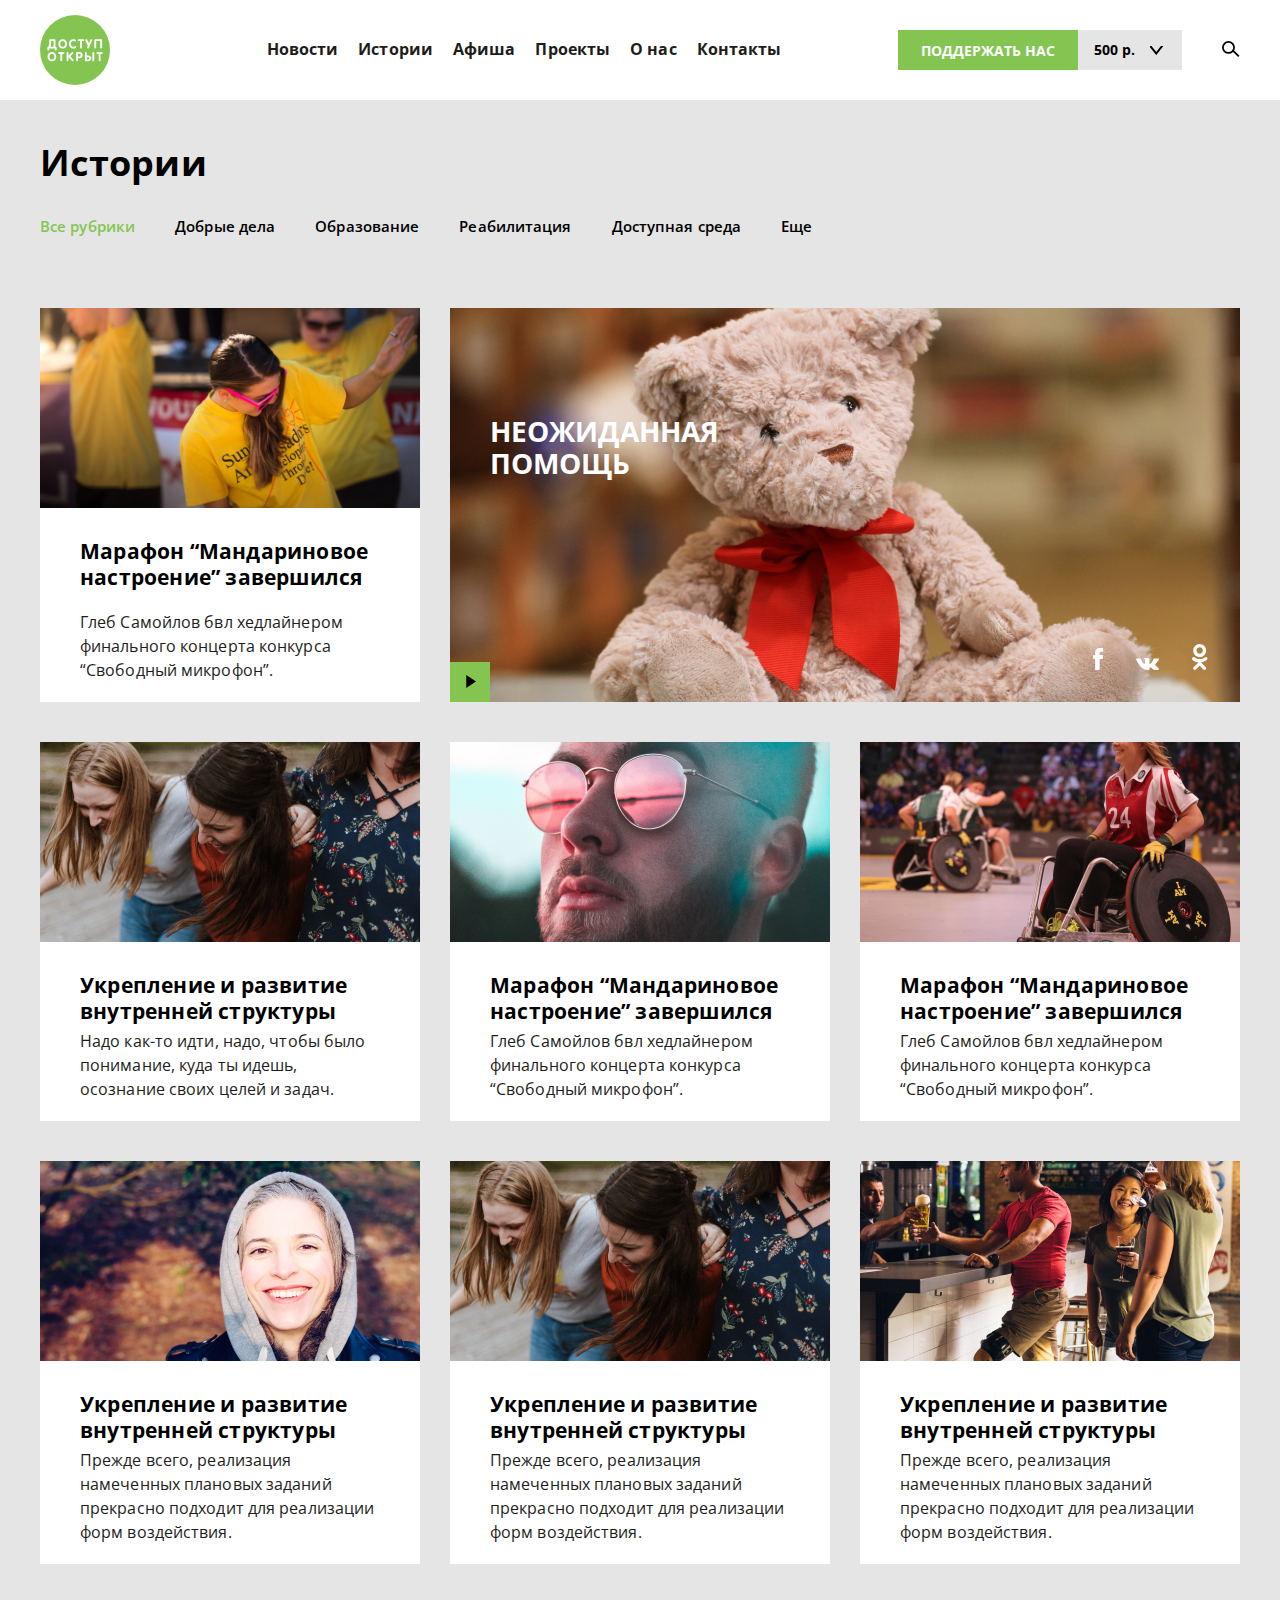
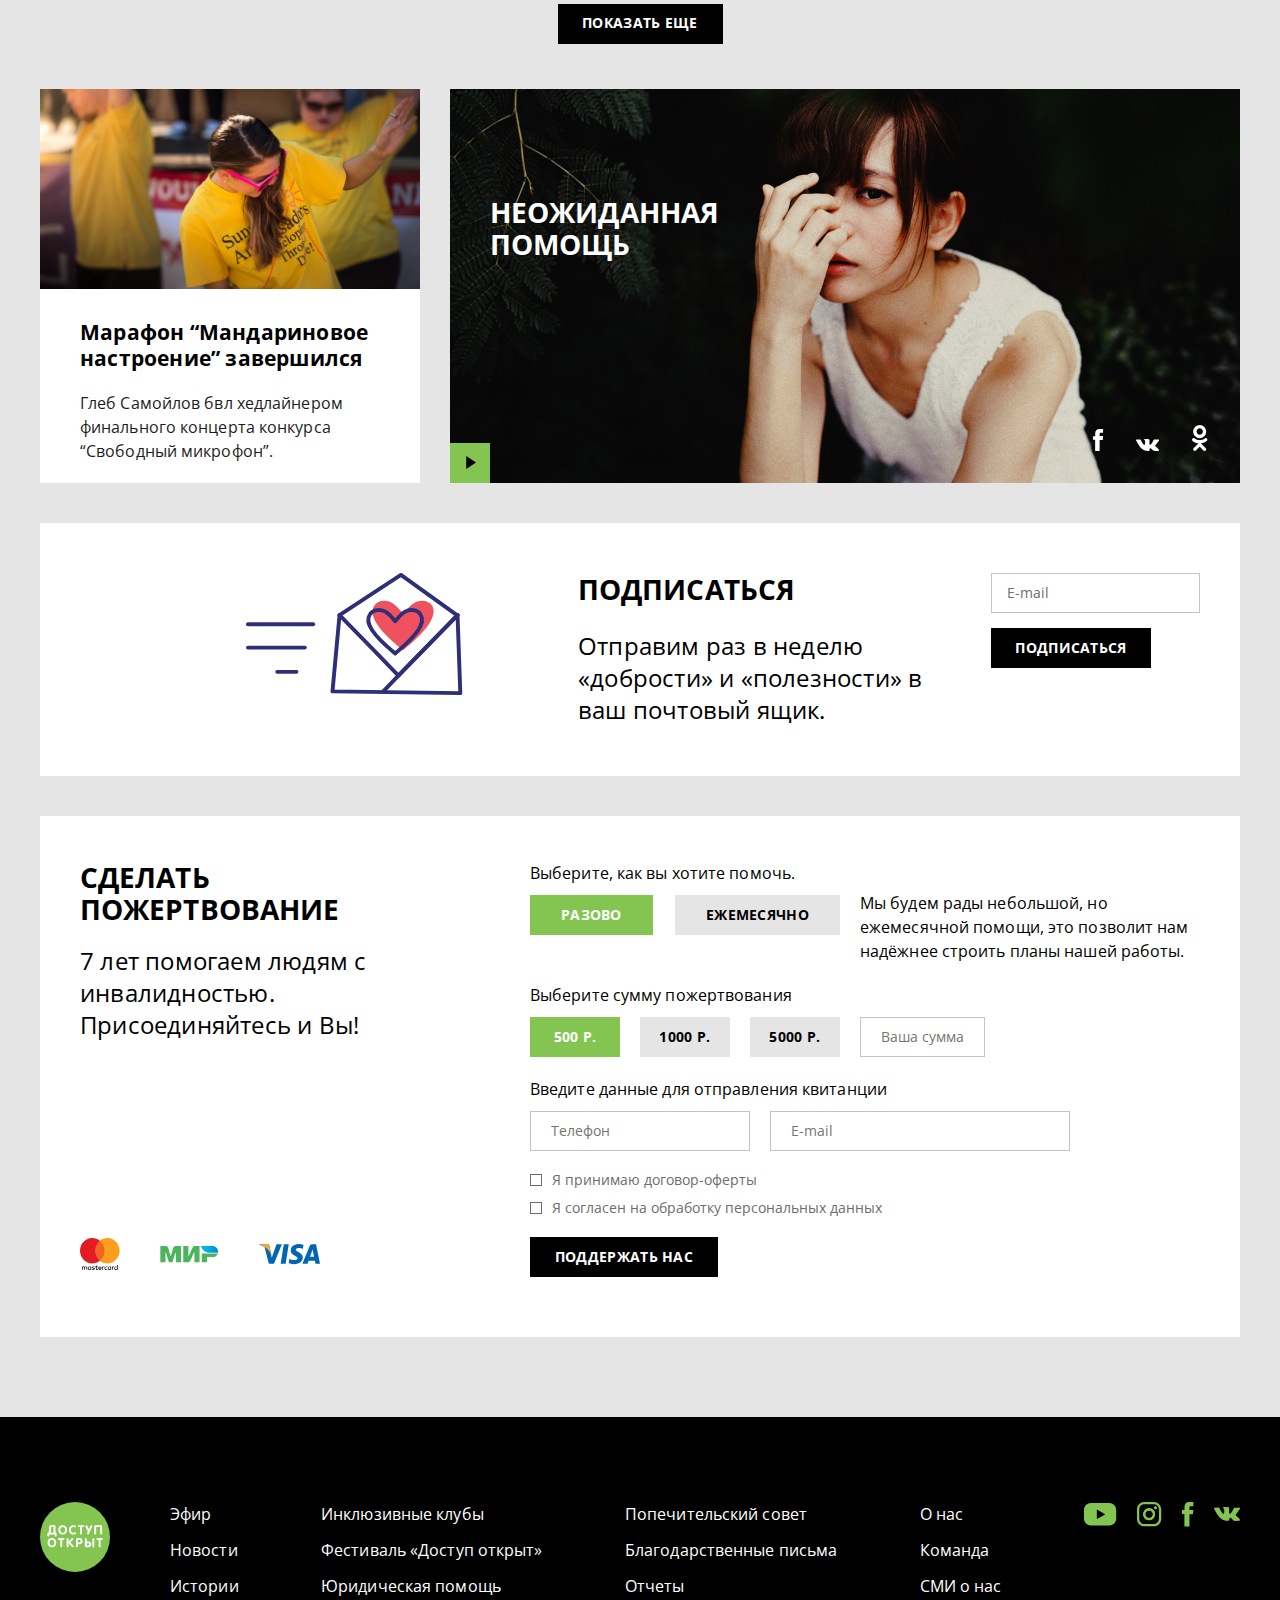
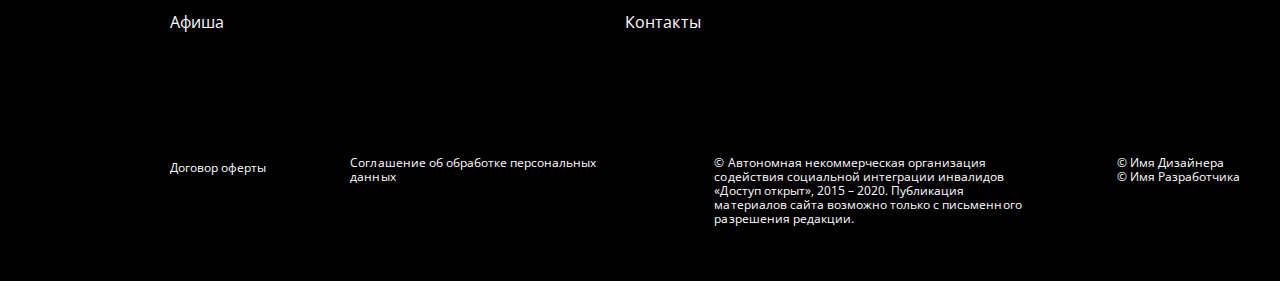
==== heading.html @ b8a606f5 "project init" ====
<!DOCTYPE html>
<html lang="en">
<head>
    <meta charset="UTF-8">
    <title>heading</title>
    <meta name="format-detection" content="telephone=no">
    <meta name="viewport" content="width=device-width, initial-scale=1, shrink-to-fit=no">
    <link href="https://fonts.googleapis.com/css2?family=Merriweather&family=Open+Sans:wght@400;700&display=swap" rel="stylesheet">
    <link rel="stylesheet" href="css/swiper.min.css">
    <link rel="stylesheet" href="css/nice-select.css">
    <link href="css/style.css" rel="stylesheet">
</head>
<body>
<div class="wrapper">
    <header>
        <div class="container">
            <a href="" class="logo">
                <img src="img/svg/logo.svg" alt="">
            </a>
            <div class="wrap-nav">
                <button class="close-nav"></button>
                <nav>
                    <ul class="menu">
                        <li><a href="">Новости</a></li>
                        <li><a href="">Истории</a></li>
                        <li><a href="">Афиша</a></li>
                        <li><a href="">Проекты</a></li>
                        <li><a href="">О нас</a></li>
                        <li><a href="">Контакты</a></li>
                    </ul>
                </nav>
                <div class="wrap-nav--functions">
                    <div class="select-wrap">
                        <button type="submit" class="help-btn">Поддержать нас</button>
                        <select>
                            <option data-display="500 р.">500 р.</option>
                            <option value="1">300 р.</option>
                            <option value="2">1000 р.</option>
                        </select>
                    </div>
                    <a href="#" class="header-search" id="search">
                        <img src="img/svg/search.svg" alt="">
                    </a>
                    <form action="" class="modal__search d-flex hidden-search">
                        <input type="text" class="searchform" placeholder="ПОИСК">
                        <button type="submit" class="search-btn"></button>
                    </form>
                </div>
            </div>
            <div class="overlay"></div>
            <div class="header-functions">
                <div class="select-wrap">
                    <button type="submit" class="help-btn">Поддержать нас</button>
                    <select>
                        <option data-display="500 р.">500 р.</option>
                        <option value="1">300 р.</option>
                        <option value="2">1000 р.</option>
                    </select>
                </div>
                <a href="#" class="header-search" id="search-hidden">
                    <img src="img/svg/search.svg" alt="">
                </a>
                <form action="" class="modal__search d-flex hidden-search">
                    <input type="text" class="searchform" placeholder="ПОИСК">
                    <button type="submit" class="search-btn"></button>
                </form>
            </div>
            <button class="open-nav"></button>
        </div>
    </header>
    <main>
        <section class="heading">
            <div class="container">
                <h1>Истории</h1>
                <ul class="main-menu">
                    <li><a href="" class="menu-link active">Все рубрики</a></li>
                    <li><a href="" class="menu-link">Добрые дела</a></li>
                    <li><a href="" class="menu-link">Образование</a></li>
                    <li><a href="" class="menu-link">Реабилитация</a></li>
                    <li><a href="" class="menu-link">Доступная среда</a></li>
                    <li class="dropdown">
                        <a href="" class="menu-link">Еще</a>
                        <div class="dropdown-content">
                            <a href="#">Люди, которые могут</a>
                            <a href="#">Семья</a>
                            <a href="#">Карьера и бизнес</a>
                        </div>
                    </li>
                </ul>
                <section class="news">
                        <div class="news-wrap">
                            <div class="news__upper-row">
                                <a href="" class="large_news">
                                    <p>Неожиданная помощь</p>
                                    <span  class="play-btn">
                                        <img src="img/svg/play.svg" alt="">
                                    </span>
                                    <div class="large-news__media">
                                        <span>
                                            <img src="img/svg/news-media1.svg" alt="">
                                        </span>
                                        <span>
                                            <img src="img/svg/news-media2.svg" alt="">
                                        </span>
                                        <span>
                                            <img src="img/svg/news-media3.svg" alt="">
                                        </span>
                                    </div>
                                </a>
                                <a href="" class="news-item">
                                    <div class="news-item__img">
                                        <img src="img/large_news.png" alt="">
                                    </div>
                                    <div class="news-item__text">
                                        <span class="news-title">Марафон “Мандариновое настроение” завершился</span>
                                        Глеб Самойлов бвл хедлайнером финального концерта конкурса “Свободный микрофон”.
                                    </div>
                                </a>
                            </div>
                            <div class="news__row">
                                <a href="" class="news-item">
                                    <div class="news-item__img">
                                        <img src="img/heading/2.png" alt="">
                                    </div>
                                    <div class="news-item__text">
                                        <span class="news-title">Укрепление и развитие внутренней структуры</span>
                                        Надо как-то идти, надо, чтобы было понимание, куда ты идешь, осознание своих целей и задач.
                                    </div>
                                </a>
                                <a href="" class="news-item">
                                    <div class="news-item__img">
                                        <img src="img/heading/3.png" alt="">
                                    </div>
                                    <div class="news-item__text">
                                        <span class="news-title">Марафон “Мандариновое настроение” завершился</span>
                                        Глеб Самойлов бвл хедлайнером финального концерта конкурса “Свободный микрофон”.
                                    </div>
                                </a>
                                <a href="" class="news-item">
                                    <div class="news-item__img">
                                        <img src="img/heading/4.png" alt="">
                                    </div>
                                    <div class="news-item__text">
                                        <span class="news-title">Марафон “Мандариновое настроение” завершился</span>
                                        Глеб Самойлов бвл хедлайнером финального концерта конкурса “Свободный микрофон”.
                                    </div>
                                </a>
                                <a href="" class="news-item">
                                    <div class="news-item__img">
                                        <img src="img/news-block/5.png" alt="">
                                    </div>
                                    <div class="news-item__text">
                                        <span class="news-title">Укрепление и развитие внутренней структуры</span>
                                        Прежде всего, реализация намеченных плановых заданий прекрасно подходит для реализации форм воздействия.
                                    </div>
                                </a>
                                <a href="" class="news-item">
                                    <div class="news-item__img">
                                        <img src="img/heading/6.png" alt="">
                                    </div>
                                    <div class="news-item__text">
                                        <span class="news-title">Укрепление и развитие внутренней структуры</span>
                                        Прежде всего, реализация намеченных плановых заданий прекрасно подходит для реализации форм воздействия.
                                    </div>
                                </a>
                                <a href="" class="news-item">
                                    <div class="news-item__img">
                                        <img src="img/heading/7.png" alt="">
                                    </div>
                                    <div class="news-item__text">
                                        <span class="news-title">Укрепление и развитие внутренней структуры</span>
                                        Прежде всего, реализация намеченных плановых заданий прекрасно подходит для реализации форм воздействия.
                                    </div>
                                </a>
                            </div>
                        </div>
                    <div class="heading-news__btn">
                        <a href="" class="black-btn">показать еще</a>
                    </div>
                </section>
                <div class="news__upper-row">
                    <a href="" class="large_news">
                        <p>Неожиданная помощь</p>
                        <span class="play-btn">
                            <img src="img/svg/play.svg" alt="">
                        </span>
                        <div class="large-news__media">
                            <span>
                                <img src="img/svg/news-media1.svg" alt="">
                            </span>
                            <span>
                                <img src="img/svg/news-media2.svg" alt="">
                            </span>
                            <span>
                                <img src="img/svg/news-media3.svg" alt="">
                            </span>
                        </div>
                    </a>
                    <a href="" class="news-item">
                        <div class="news-item__img">
                            <img src="img/large_news.png" alt="">
                        </div>
                        <div class="news-item__text">
                            <span class="news-title">Марафон “Мандариновое настроение” завершился</span>
                            Глеб Самойлов бвл хедлайнером финального концерта конкурса “Свободный микрофон”.
                        </div>
                    </a>
                </div>
                <div class="sign-up">
                    <div class="sign-up__img">
                        <img src="img/svg/sign-up.svg" alt="">
                    </div>
                    <div class="sign-up__text">
                        <span class="sign-up__title">Подписаться</span>
                        Отправим раз в неделю «добрости» и «полезности» в ваш почтовый ящик.
                    </div>
                    <div class="sign-up__form">
                        <input type="email" placeholder="E-mail">
                        <button type="submit">Подписаться</button>
                    </div>
                </div>
                <section class="donation">
                        <div class="donation__wrap">
                            <div class="donation-text">
                                <span>Сделать пожертвование</span>
                                <p>7 лет помогаем людям с инвалидностью. Присоединяйтесь и Вы!</p>
                                <div class="donation-payment">
                                    <a href="">
                                        <img src="img/svg/payment1.svg" alt="">
                                    </a>
                                    <a href="">
                                        <img src="img/svg/payment2.svg" alt="">
                                    </a>
                                    <a href="">
                                        <img src="img/svg/payment3.svg" alt="">
                                    </a>
                                </div>
                            </div>
                            <div class="donation-form__wrap">
                                <div class="form__upper-row">
                                    <div class="check-item">
                                        <span class="check-item__title">Выберите, как вы хотите помочь.</span>
                                        <div class="radio-wrap">
                                            <input type="radio" name="s-size" id="small" checked="">
                                            <input type="radio" name="s-size" id="medium">

                                            <label for="small">Разово</label>
                                            <label for="medium">Ежемесячно</label>
                                        </div>
                                    </div>
                                    <p>Мы будем рады небольшой, но ежемесячной помощи, это позволит нам надёжнее строить планы нашей работы.</p>
                                </div>
                                <div class="form__row">
                                    <div class="check-item">
                                        <span class="check-item__title">Выберите сумму пожертвования</span>
                                        <div class="radio-wrap_second">
                                            <input type="radio" name="m-size" id="large" checked="">
                                            <input type="radio" name="m-size" id="x-large">
                                            <input type="radio" name="m-size" id="xx-large">

                                            <label for="large">500 р.</label>
                                            <label for="x-large">1000 р.</label>
                                            <label for="xx-large">5000 р.</label>
                                        </div>
                                    </div>
                                    <div class="radio-input">
                                        <input type="text" placeholder="Ваша сумма" class="donation-input">
                                    </div>
                                </div>
                                <div class="check-item">
                                    <span class="check-item__title">Введите данные для отправления квитанции</span>
                                    <div class="form-input__wrap">
                                        <div class="form-input">
                                            <input type="tel" placeholder="Телефон" class="donation-input">
                                        </div>
                                        <div class="form-input">
                                            <input type="email" placeholder="E-mail" class="donation-input">
                                        </div>
                                    </div>
                                </div>
                                <div class="checkbox-wrap">
                                    <label class="checkbox">Я принимаю договор-оферты
                                        <input type="checkbox">
                                        <span class="checkmark"></span>
                                    </label>
                                    <label class="checkbox">Я согласен на обработку персональных данных
                                        <input type="checkbox">
                                        <span class="checkmark"></span>
                                    </label>
                                </div>
                                <div class="form-btn">
                                    <button type="submit">Поддержать нас</button>
                                </div>
                            </div>
                        </div>
                </section>
            </div>
        </section>
    </main>
    <footer>
        <div class="container">
            <a href="" class="logo">
                <img src="img/svg/logo.svg" alt="">
            </a>
            <div class="footer-wrap">
                <div class="footer__upper-wrap">
                    <div class="footer-item">
                        <ul class="menu">
                            <li><a href="">Эфир</a></li>
                            <li><a href="">Новости</a></li>
                            <li><a href="">Истории</a></li>
                            <li><a href="">Афиша</a></li>
                        </ul>
                    </div>
                    <div class="footer-item">
                        <ul class="menu">
                            <li><a href="">Инклюзивные клубы</a></li>
                            <li><a href="">Фестиваль «Доступ открыт»</a></li>
                            <li><a href="">Юридическая помощь</a></li>
                        </ul>
                    </div>
                    <div class="footer-item">
                        <ul class="menu">
                            <li><a href="">Попечительский совет</a></li>
                            <li><a href="">Благодарственные письма</a></li>
                            <li><a href="">Отчеты</a></li>
                            <li><a href="">Контакты</a></li>
                        </ul>
                    </div>
                    <div class="footer-item">
                        <ul class="menu">
                            <li><a href="">О нас</a></li>
                            <li><a href="">Команда</a></li>
                            <li><a href="">СМИ о нас</a></li>
                        </ul>
                    </div>
                    <div class="footer-item">
                        <div class="footer-media">
                            <a href="">
                                <img src="img/svg/f_media1.svg" alt="">
                            </a>
                            <a href="">
                                <img src="img/svg/f_media2.svg" alt="">
                            </a>
                            <a href="">
                                <img src="img/svg/f_media3.svg" alt="">
                            </a>
                            <a href="">
                                <img src="img/svg/f_media4.svg" alt="">
                            </a>
                        </div>
                    </div>
                </div>
                <div class="footer__lower-wrap">
                    <div class="footer__lower-item">
                        <a href="">Договор оферты</a>
                    </div>
                    <div class="footer__lower-item">
                        <a href="">Соглашение об обработке персональных данных</a>
                    </div>
                    <div class="footer__lower-item">
                        <p>© Автономная некоммерческая организация содействия социальной интеграции инвалидов «Доступ открыт», 2015 – 2020. Публикация материалов сайта возможно только с письменного разрешения редакции.</p>
                    </div>
                    <div class="footer__lower-item">
                        <p>© Имя Дизайнера</p>
                        <p>© Имя Разработчика</p>
                    </div>
                </div>
            </div>
        </div>
    </footer>
</div>
<script src="https://ajax.googleapis.com/ajax/libs/jquery/3.4.1/jquery.min.js"></script>
<script src="js/swiper.min.js"></script>
<script src="js/jquery.nice-select.min.js"></script>
<script src="js/main.js"></script>
</body>
</html>
---- css/nice-select.css ----
.nice-select {
  -webkit-tap-highlight-color: transparent;
  background-color: #fff;
  border-radius: 5px;
  border: solid 1px #e8e8e8;
  box-sizing: border-box;
  clear: both;
  cursor: pointer;
  display: block;
  float: left;
  font-family: inherit;
  font-size: 14px;
  font-weight: normal;
  height: 42px;
  line-height: 40px;
  outline: none;
  padding-left: 18px;
  padding-right: 30px;
  position: relative;
  text-align: left !important;
  -webkit-transition: all 0.2s ease-in-out;
  transition: all 0.2s ease-in-out;
  -webkit-user-select: none;
     -moz-user-select: none;
      -ms-user-select: none;
          user-select: none;
  white-space: nowrap;
  width: auto; }
  .nice-select:hover {
    border-color: #dbdbdb; }
  .nice-select:active, .nice-select.open, .nice-select:focus {
    border-color: #999; }
  .nice-select:after {
    border-bottom: 2px solid #999;
    border-right: 2px solid #999;
    content: '';
    display: block;
    height: 5px;
    margin-top: -4px;
    pointer-events: none;
    position: absolute;
    right: 12px;
    top: 50%;
    -webkit-transform-origin: 66% 66%;
        -ms-transform-origin: 66% 66%;
            transform-origin: 66% 66%;
    -webkit-transform: rotate(45deg);
        -ms-transform: rotate(45deg);
            transform: rotate(45deg);
    -webkit-transition: all 0.15s ease-in-out;
    transition: all 0.15s ease-in-out;
    width: 5px; }
  .nice-select.open:after {
    -webkit-transform: rotate(-135deg);
        -ms-transform: rotate(-135deg);
            transform: rotate(-135deg); }
  .nice-select.open .list {
    opacity: 1;
    pointer-events: auto;
    -webkit-transform: scale(1) translateY(0);
        -ms-transform: scale(1) translateY(0);
            transform: scale(1) translateY(0); }
  .nice-select.disabled {
    border-color: #ededed;
    color: #999;
    pointer-events: none; }
    .nice-select.disabled:after {
      border-color: #cccccc; }
  .nice-select.wide {
    width: 100%; }
    .nice-select.wide .list {
      left: 0 !important;
      right: 0 !important; }
  .nice-select.right {
    float: right; }
    .nice-select.right .list {
      left: auto;
      right: 0; }
  .nice-select.small {
    font-size: 12px;
    height: 36px;
    line-height: 34px; }
    .nice-select.small:after {
      height: 4px;
      width: 4px; }
    .nice-select.small .option {
      line-height: 34px;
      min-height: 34px; }
  .nice-select .list {
    background-color: #fff;
    border-radius: 5px;
    box-shadow: 0 0 0 1px rgba(68, 68, 68, 0.11);
    box-sizing: border-box;
    margin-top: 4px;
    opacity: 0;
    overflow: hidden;
    padding: 0;
    pointer-events: none;
    position: absolute;
    top: 100%;
    left: 0;
    -webkit-transform-origin: 50% 0;
        -ms-transform-origin: 50% 0;
            transform-origin: 50% 0;
    -webkit-transform: scale(0.75) translateY(-21px);
        -ms-transform: scale(0.75) translateY(-21px);
            transform: scale(0.75) translateY(-21px);
    -webkit-transition: all 0.2s cubic-bezier(0.5, 0, 0, 1.25), opacity 0.15s ease-out;
    transition: all 0.2s cubic-bezier(0.5, 0, 0, 1.25), opacity 0.15s ease-out;
    z-index: 9; }
    .nice-select .list:hover .option:not(:hover) {
      background-color: transparent !important; }
  .nice-select .option {
    cursor: pointer;
    font-weight: 400;
    line-height: 40px;
    list-style: none;
    min-height: 40px;
    outline: none;
    padding-left: 18px;
    padding-right: 29px;
    text-align: left;
    -webkit-transition: all 0.2s;
    transition: all 0.2s; }
    .nice-select .option:hover, .nice-select .option.focus, .nice-select .option.selected.focus {
      background-color: #f6f6f6; }
    .nice-select .option.selected {
      font-weight: bold; }
    .nice-select .option.disabled {
      background-color: transparent;
      color: #999;
      cursor: default; }

.no-csspointerevents .nice-select .list {
  display: none; }

.no-csspointerevents .nice-select.open .list {
  display: block; }
---- css/style.css ----
/*@charset "utf-8";*/


html{-webkit-text-size-adjust:100%;-moz-text-size-adjust:100%;-ms-text-size-adjust:100%;text-size-adjust:100%}hr{box-sizing:content-box;height:0;overflow:visible}pre{font-family:monospace,monospace;font-size:1em}abbr[title]{border-bottom:none;text-decoration:underline;text-decoration:underline dotted}b,strong{font-weight:bolder;display:inline-block}code,kbd,samp{font-family:monospace,monospace;font-size:1em}small{font-size:80%}sub,sup{font-size:75%;line-height:0;position:relative;vertical-align:baseline}sub{bottom:-.25em}sup{top:-.5em}button,input,optgroup,select,textarea{font-family:inherit;font-size:100%;line-height:1.15;margin:0}button,input{overflow:visible}button,select{text-transform:none}button,[type="button"],[type="reset"],[type="submit"]{-webkit-appearance:button}button::-moz-focus-inner,[type="button"]::-moz-focus-inner,[type="reset"]::-moz-focus-inner,[type="submit"]::-moz-focus-inner{border-style:none;padding:0}button:-moz-focusring,[type="button"]:-moz-focusring,[type="reset"]:-moz-focusring,[type="submit"]:-moz-focusring{outline:none}fieldset{padding:.35em .75em .625em}legend{box-sizing:border-box;color:inherit;display:table;max-width:100%;padding:0;white-space:normal}progress{vertical-align:baseline}textarea{overflow:auto}[type="checkbox"],[type="radio"]{box-sizing:border-box;padding:0;display:none}[type="number"]::-webkit-inner-spin-button,[type="number"]::-webkit-outer-spin-button{height:auto}[type="search"]{-webkit-appearance:textfield;outline-offset:-2px}[type="search"]::-webkit-search-decoration{-webkit-appearance:none}::-webkit-file-upload-button{-webkit-appearance:button;font:inherit}table{width:100%;border-collapse:collapse}details{display:block}summary{display:list-item}template{display:none}[hidden]{display:none}a{background-color:transparent;text-decoration:none}img{border:none;max-width:100%;}a,button{outline:none;cursor:pointer}li{list-style:none}button{background:none;border:none}a,button,input,textarea{-webkit-appearance:none;transition:all .5s ease}:after,:before{box-sizing:border-box}*{position:relative;margin:0;padding:0;-webkit-box-sizing:border-box;-moz-box-sizing:border-box;box-sizing:border-box}input,textarea{display:block}a,span,button,i{display:inline-block}textarea{resize:none;outline:none;border:none;-webkit-appearance:none;border-radius:0;background:none}input{outline:none;border:none;-webkit-appearance:none;border-radius:0;background:none}input[type='number']{-moz-appearance:textfield}input::-webkit-outer-spin-button,input::-webkit-inner-spin-button{-webkit-appearance:none}input[type="submit"]{cursor:pointer;-webkit-appearance:none;display:inline-block}input[type="search"]::-webkit-search-cancel-button{background:none;display:none}input::-webkit-input-placeholder{color:#75756F}input::-moz-placeholder{color:#75756F}input:-moz-placeholder{color:#75756F}input:-ms-input-placeholder{color:#75756F}textarea::-webkit-input-placeholder{color:#75756F}textarea::-moz-placeholder{color:#75756F}textarea :-moz-placeholder{color:#75756F}textarea:-ms-input-placeholder{color:#75756F}input:focus::-webkit-input-placeholder{color:transparent;-webkit-transition:all .5s ease;-o-transition:all .5s ease;-moz-transition:all .5s ease;transition:all .5s ease}input:focus::-moz-placeholder{color:transparent;-webkit-transition:all .5s ease;-o-transition:all .5s ease;-moz-transition:all .5s ease;transition:all .5s ease}input:focus:-moz-placeholder{color:transparent;-webkit-transition:all .5s ease;-o-transition:all .5s ease;-moz-transition:all .5s ease;transition:all .5s ease}input:focus:-ms-input-placeholder{color:transparent;-webkit-transition:all .5s ease;-o-transition:all .5s ease;-moz-transition:all .5s ease;transition:all .5s ease}textarea:focus::-webkit-input-placeholder{color:transparent;-webkit-transition:all .5s ease;-o-transition:all .5s ease;-moz-transition:all .5s ease;transition:all .5s ease}textarea:focus::-moz-placeholder{color:transparent;-webkit-transition:all .5s ease;-o-transition:all .5s ease;-moz-transition:all .5s ease;transition:all .5s ease}textarea:focus:-moz-placeholder{color:transparent;-webkit-transition:all .5s ease;-o-transition:all .5s ease;-moz-transition:all .5s ease;transition:all .5s ease}textarea:focus:-ms-input-placeholder{color:transparent;-webkit-transition:all .5s ease;-o-transition:all .5s ease;-moz-transition:all .5s ease;transition:all .5s ease}
.text-align-left{text-align:left}.text-align-center{text-align:center}.text-align-right{text-align:right}.float-left{float:left}.float-right{float:right}
.full-img img{width:100%}figure{text-align:center;margin-bottom:30px}figure figcaption{text-align:center;margin-top:5px;font-size:.75em;opacity:.8}
.clearfix:after{content:'';clear:both;display:block}

/*body*/


h1,
.title-lvl-1 {
    font-style: normal;
    font-weight: bold;
    font-size: 36px;
    line-height: 46px;
    letter-spacing: 0.1px;
    color: #000;
}

h2,
.title-lvl-2 {
    font-style: normal;
    font-weight: normal;
    font-size: 28px;
    line-height: 36px;
    letter-spacing: 0.1px;
    color: #000;
}

h3,
.title-lvl-3 {
    font-style: normal;
    font-weight: bold;
    font-size: 28px;
    line-height: 32px;
    color: #000;
    letter-spacing: 0.2px;
}

h4,
.title-lvl-4 {
    font-style: normal;
    font-weight: bold;
    font-size: 21px;
    line-height: 26px;
    color: #000;
    letter-spacing: 0.2px;
}

h5,
.title-lvl-5 {
    font-size: 1.25em;
    margin-bottom: 20px;
}

h6,
.title-lvl-6 {
    font-size: 1em;
    margin-bottom: 20px;
}

body{
    font-family: 'Open Sans', sans-serif;
    font-weight: normal;
    font-style: normal;
    color: #000;
    font-size: 16px;
    line-height: 21px;
    letter-spacing: 0.1px;
    background: #E5E5E5 !important;
}
.text-center{
    text-align: center;
}
a,
button {
    color: #1d1d1b;
}

p, li, span, a {
    line-height: 1.35;
}

.wrapper {
    width: 100%;
    overflow: hidden;
    display: -webkit-box;
    display: -webkit-flex;
    display: -moz-box;
    display: -ms-flexbox;
    display: flex;
    -webkit-box-orient: vertical;
    -webkit-box-direction: normal;
    -webkit-flex-direction: column;
    -moz-box-orient: vertical;
    -moz-box-direction: normal;
    -ms-flex-direction: column;
    flex-direction: column;
    min-height: 100vh;
}

header {
    width: 100%;
    z-index: 22;
    position: relative;
    background: #fff;
    padding: 15px 0;
}
main {
    flex: auto;
    display: block;
}
footer {
    margin: auto auto 0 auto;
    width: 100%;
    background: #000000;
}
.container {
    width: 100%;
    max-width: 1240px;
    min-width: 320px;
    margin: 0 auto;
    padding: 0 20px;
}
.text {
    margin-bottom: 30px;
}
.text:last-child {
    margin-bottom: 0;
}
.text p {
    color: #535353;
    margin-bottom: 15px;
}

.indent-bottom {
    margin-bottom: 30px;
}

.left-img {
    float: left;
    margin: 0 20px 20px 0;
}
.right-img {
    float: right;
    margin: 0 0 20px 20px;
}
.left-img,
.right-img  {
    max-width: 50%;
}


/*list-pages*/

.list-pages{padding:35px 0}.list-pages a{display:block;font-size:16px;font-weight:400;margin-bottom:10px}.list-pages a:hover{text-decoration:underline}




/*header*/

header .container{
    display: flex;
    align-items: center;
    justify-content: space-between;
}

.logo {
    border-radius: 50%;
    width: 70px;
    height: 70px;
    display: flex;
    align-items: center;
    justify-content: center;
    background: #84C552;
}
.logo img{
    width: 56px;
}
.menu{
    display: flex;
    align-items: center;
    margin-right: auto;
    margin-left: 40px;
}
.menu > * + *{
    margin-left: 20px;
}
.menu a{
    font-weight: bold;
    font-size: 16px;
    line-height: 19px;
    border-bottom: 2px solid transparent;
}
.menu a:hover{
    border-color: #84C552;
}
.select-wrap{
    display: flex;
    align-items: center;
}
.help-btn {
    font-style: normal;
    font-weight: bold;
    font-size: 14px;
    line-height: 19px;
    text-align: center;
    text-transform: uppercase;
    color: #FFFFFF;
    background: #84C552;
    padding: 10px 6px;
    min-width: 180px;
    height: 40px;
    border: 1px solid #84C552;
}
.nice-select{
    font-style: normal;
    font-weight: bold;
    font-size: 14px;
    line-height: 19px;
    display: flex;
    align-items: center;
    color: #000000;
    background: #E5E5E5;
    width: 104px;
    border-radius: 0;
    height: 40px;
    padding-left: 15px;
    padding-right: 30px;
}
.nice-select:after{
    display: none;
}
/*.select-wrap:hover */.help-btn:hover{
    background: #34A1DB;
    border-color: #E5E5E5;
}
/*.select-wrap:hover*/ .nice-select:hover{
    background: #34A1DB;
    border-color: #E5E5E5;
}
.nice-select:hover .current{
    color: #fff;
}
.nice-select:before{
    content: '';
    position: absolute;
    background: url("../img/svg/select_arr.svg") center no-repeat;
    width: 13px;
    height: 9px;
    top: 50%;
    transform: translateY(-50%);
    right: 18px;
    transition: .34s all;
}
.nice-select:focus{
    border-color: transparent;
}
.nice-select .list {
    background: #E5E5E5;
    border-radius: 0;
    box-shadow: none;
    box-sizing: border-box;
    margin-top: 2px;
    width: 100%;
    z-index: 9999;
}
.swiper-container-horizontal>.swiper-pagination-bullets, .swiper-pagination-custom, .swiper-pagination-fraction {
    bottom: 30px;
    left: 50%;
    width: 100%;
    transform: translateX(-50%);
    z-index: 22;
}
.swiper-container__second {
    width: 100%;
    max-height: 525px;
}
.nice-select .option {
    font-weight: bold;
    font-size: 14px;
    line-height: 40px;
}
.nice-select .option:hover{
    background-color: #84C552;
    color: #FFF;
}
.nice-select .option.focus, .nice-select .option.selected.focus {
    background-color: #84C552;
}
.header-search{
    width: 18px;
    height: 18px;
}
.header-functions{
    display: flex;
    align-items: center;
}
.header-functions > *+*{
    margin-left: 40px;
}
.nice-select.open:before{
    transform: translateY(-50%) rotate(180deg);
}

.swiper-container{
    width: 100%;
    height: 100%;
}
.welcome-swiper{
    background: #34A1DB;
}
.welcome-swiper .swiper-container{
    padding: 65px 0 135px;
}

.slide__wrap {
    display: flex;
    justify-content: center;
    max-width: 1130px;
    margin: 0 auto;
}
.slide-img{
    width: 340px;
    height: initial;
}
.slide-text {
    width: calc(100% - 340px - 45px);
    display: flex;
    flex-direction: column;
    padding-left: 45px;
}
.slide-title{
    font-style: normal;
    font-weight: bold;
    font-size: 14px;
    line-height: 18px;
    letter-spacing: 0.2px;
    text-transform: uppercase;
    color: #FFFFFF;
}
.slide-text p {
    font-style: normal;
    font-weight: bold;
    font-size: 36px;
    line-height: 42px;
    letter-spacing: 0.1px;
    color: #FFFFFF;
    padding: 30px 0 15px;
}
.slider-btn a {
    background: #34A1DB;
    border: 1px solid #FFF;
    font-style: normal;
    font-weight: bold;
    font-size: 14px;
    line-height: 18px;
    display: flex;
    align-items: center;
    text-align: center;
    letter-spacing: 0.3px;
    text-transform: uppercase;
    color: #FFFFFF;
    padding: 8px 11px;
    max-width: 139px;
    height: 40px;
    justify-content: center;
}
.slider-btn a:hover{
    background: #84C552;
    border-color: #84C552;
}
.swiper-pagination-bullet {
    width: 12px;
    height: 12px;
    display: inline-block;
    border-radius: 100%;
    background: #FFF;
    opacity: 1;
    margin: 0 9px;
}
.swiper-pagination-bullet.swiper-pagination-bullet-active {
    background: #84C552;
}
.swiper-pagination {
    position: absolute;
    text-align: center;
    transition: .3s opacity;
    z-index: 10;
    left: 50%;
    transform: translateX(-50%);
    bottom: 30px;
}
.swiper-button-next:after, .swiper-button-prev:after{
    display: none;
}
.swiper-button-prev img{
    transform: rotate(180deg);
}
.news {
    padding: 40px 0 36px;
    /*   background: #F7F7F7;*/
}
.large_news {
    width: 790px;
    max-height: 420px;
    transition: .34s all;
}
.black-btn:hover{
    background: #84C552;
}
.large_news-content {
    width: 100%;
    height: 100%;
}
.news__upper-row {
    display: flex;
    justify-content: space-between;
    flex-wrap: wrap;
}
.news-upper__title{
    font-style: normal;
    font-weight: bold;
    font-size: 14px;
    line-height: 18px;
    letter-spacing: 0.2px;
    text-transform: uppercase;
    color: #FFFFFF;
    padding-left: 30px;
    position: absolute;
    left: 40px;
    top: 40px;
    z-index: 5;
}
.news-upper__title:before{
    content: '';
    position: absolute;
    background:#F9A130;
    width: 15px;
    height: 15px;
    left: 0;
    border-radius: 50%;
}
.large_news p {
    font-style: normal;
    font-weight: bold;
    font-size: 28px;
    line-height: 32px;
    letter-spacing: 0.1px;
    text-transform: uppercase;
    color: #FFFFFF;
    max-width: 360px;
    padding: 107px 0 185px;
    z-index: 1;
    position: absolute;
    top: 0;
    left: 40px;
}
.large_news:hover p{
    text-decoration: underline;
}
.play-btn{
    position: absolute;
    left: 0;
    bottom: 0;
    width: 40px;
    height: 40px;
}
.large-news__media{
    max-width: 115px;
    display: flex;
    justify-content: space-between;
    align-items: flex-end;
    position: absolute;
    right: 32px;
    bottom: 26px;
}
.large-news__media a:hover{
    transform: translateY(-5px);
}
.large-news__media> *+*{
    margin-left: 32px;
}
.news-item__text{
    font-weight: normal;
    font-size: 16px;
    line-height: 24px;
    letter-spacing: 0.1px;
    padding: 30px 40px 20px;
    display: flex;
    flex-direction: column;
    background: #FFF;
    flex-grow: 1;
}
.news-item__img {
    width: 100%;
    height: 200px;
}
.news-item__img img{
    width: 100%;
    min-height: 100%;
    object-fit: cover;
}
.news-title{
    font-weight: bold;
    font-size: 21px;
    line-height: 26px;
    letter-spacing: 0.2px;
    color: #000000;
    padding-bottom: 20px;
    transition: .34s all;
}
.news-item {
    display: flex;
    flex-direction: column;
    width: calc(100% - 790px - 30px);
    overflow: hidden;
    transition: .34s all;
}
.blank-item {
    background: #FFF;
    padding: 80px 40px 36px;
}
.blank-item .news-item__text{
    padding: 0;
}
.blank-item .news-title{
    padding-bottom: 28px;
}
.blank-item  .news-upper__title{
    color: #000;
}
.blue-circle:before{
    background: #34A1DB;
}
.news__row{
    display: flex;
    justify-content: space-between;
    align-items: center;
    margin: 0 -15px;
    flex-wrap: wrap;
}
.purple-circle:before{
    background: #B3569F;
}
.news-wrap> * + *{
    margin-top: 40px;
}
.news__row .news-item {
    width: calc(100% / 3 - 30px);
    margin: 0 15px 40px;
    min-height: 373px;
    justify-content: center;
}
.news__row .news-item .news-upper__title{
    padding-bottom: 10px;
}
.news__row:last-child .news-title{
    padding-bottom: 5px;
}
.sign-up {
    padding: 50px 40px;
    background: #FFF;
    display: flex;
    justify-content: flex-end;
    flex-wrap: wrap;
}
.sign-up__text {
    font-style: normal;
    font-weight: normal;
    font-size: 24px;
    line-height: 32px;
    letter-spacing: 0.2px;
    color: #000000;
    display: flex;
    flex-direction: column;
    max-width: 390px;
    margin: 0 23px 0 115px;
}
.sign-up__title{
    font-style: normal;
    font-weight: bold;
    font-size: 28px;
    line-height: 32px;
    letter-spacing: 0.1px;
    text-transform: uppercase;
    color: #000000;
    padding-bottom: 25px;
}
.sign-up__form{
    display: flex;
    flex-direction: column;
}
.news-item:hover, .large_news:hover{
    transform: translateY(-5px);
    box-shadow: 0 10px 40px rgba(7, 8, 19, 0.09)
}
.news-item:hover .news-title{
    text-decoration: underline;
    transition: .34s all;
    color: #0d95e8;
}
.large_news:hover p{
    text-decoration: underline;
}
.sign-up__form input{
    max-width: 400px;
    height: 40px;
    font-style: normal;
    font-weight: normal;
    font-size: 14px;
    line-height: 18px;
    display: flex;
    align-items: center;
    color: #6D6D6D;
    border: 1px solid #C4C4C4;
    box-sizing: border-box;
    padding: 12px 15px;
    text-align: left;
}
.sign-up__form input::placeholder{
    font-style: normal;
    font-weight: normal;
    font-size: 14px;
    line-height: 18px;
    color: #6D6D6D;
}
.sign-up__form button{
    background: #000;
    font-style: normal;
    font-weight: bold;
    font-size: 14px;
    line-height: 18px;
    display: flex;
    align-items: center;
    text-align: center;
    letter-spacing: 0.3px;
    text-transform: uppercase;
    color: #FFFFFF;
    max-width: 160px;
    height: 40px;
    justify-content: center;
    margin-top: 15px;
}
.sign-up__form button:hover{
    background: #84C552;
    border-color: #84C552;
}
.sign-up__img {
    width: 217px;
    height: 122px;
}

.second-slider{
    background: #84C552;
}
.second-slider .swiper-button-next{
    right: 0;
}
.second-slider .swiper-button-prev{
    left: 0;
}
.second-slide__text{
    padding-left: 40px;
    display: flex;
    flex-direction: column;
    width: calc(100% - 380px - 70px);
}
.second-slide__text p{
    font-style: normal;
    font-weight: bold;
    font-size: 28px;
    line-height: 36px;
    letter-spacing: 0.1px;
    color: #FFFFFF;
    padding-bottom: 15px;
}
.slide__bottom-txt{
    font-style: normal;
    font-weight: normal;
    font-size: 16px;
    line-height: 24px;
    display: flex;
    flex-direction: column;
    letter-spacing: 0.1px;
    color: #FFFFFF;

}
.slide__bottom-txt span{
    font-style: normal;
    font-weight: bold;
    font-size: 16px;
    line-height: 24px;
    display: flex;
    align-items: center;
    letter-spacing: 0.1px;
    color: #FFFFFF;
}
.second-slide__img{
    width: 380px;
    height: 525px;
}
.second-slide__wrap {
    display: flex;
    justify-content: space-between;
    align-items: center;
}
.quote {
    position: absolute;
    left: 0;
    top: -30px;
}
.quote:before {
    content: '';
    position: absolute;
    background: url(../img/svg/quote.svg) center no-repeat;
    width: 40px;
    height: 30px;
}
.donation{
    padding: 40px 0;
    /*    background: #F7F7F7;*/
}

.donation__wrap {
    background: #FFFFFF;
    padding: 45px 40px 60px;
    display: flex;
    flex-wrap: wrap;
}
.donation-text{
    width: 370px;
    display: flex;
    flex-direction: column;
}
.donation-payment {
    display: flex;
    justify-content: space-between;
    align-items: center;
    max-width: 240px;
    margin-top: auto;
}

.donation-text span{
    font-style: normal;
    font-weight: bold;
    font-size: 28px;
    line-height: 32px;
    letter-spacing: 0.1px;
    text-transform: uppercase;
}
.donation-text p{
    font-style: normal;
    font-weight: normal;
    font-size: 24px;
    line-height: 32px;
    letter-spacing: 0.2px;
    padding: 20px 0;
}
.donation-payment> * + *{
    margin-left: 40px;
}

.check-item__title{
    font-style: normal;
    font-weight: normal;
    font-size: 16px;
    line-height: 24px;
    letter-spacing: 0.1px;
    color: #000000;
    padding-bottom: 10px;
}

.radio-wrap  input{
    display: none;
}

label {
    display: inline-block;
    height: 40px;
    text-align: center;
    border: none;
    cursor: pointer;
    font-style: normal;
    font-weight: bold;
    font-size: 14px;
    align-items: center;
    letter-spacing: 0.3px;
    text-transform: uppercase;
    color: #000000;
    padding: 9px 31px;
    background: #E5E5E5;
}

#small:checked ~ label[for="small"],
#medium:checked ~ label[for="medium"],
#large:checked ~ label[for="large"],
#x-large:checked ~ label[for="x-large"],
#xx-large:checked ~ label[for="xx-large"] {
    background: #84C552;
    color: #ffffff;
}
.form__upper-row p {
    font-style: normal;
    font-weight: normal;
    font-size: 16px;
    line-height: 24px;
    letter-spacing: 0.1px;
    color: #000000;
    width: calc(100% - 310px - 20px);
    padding-top: 30px;
}
.donation-form__wrap {
    width: calc(100% - 370px);
    padding-left: 80px;
}
.check-item {
    min-width: 310px;
}
.radio-wrap {
    display: flex;
    justify-content: space-between;
}
.form__upper-row {
    display: flex;
    justify-content: space-between;
    flex-wrap: wrap;
}
.donation-input{
    background: #FFFFFF;
    border: 1px solid #C4C4C4;
    box-sizing: border-box;
    font-style: normal;
    font-weight: normal;
    font-size: 14px;
    line-height: 18px;
    display: flex;
    align-items: center;
    justify-content: left;
    color: #6D6D6D;
    height: 40px;
    padding: 9px 20px;
    width: 100%;
}
.donation-input::placeholder{
    font-style: normal;
    font-weight: normal;
    font-size: 14px;
    line-height: 18px;
}
.form__row {
    display: flex;
    align-items: flex-end;
    flex-wrap: wrap;
}
.radio-wrap_second label{
    max-width: 90px;
    padding: 9px 15px;
}
.radio-wrap_second {
    display: flex;
    justify-content: space-between;
}
.radio-wrap_second label {
    padding: 9px 15px;
    flex: 1;
}
.form__row .check-item{
    margin-right: 20px;
}
.radio-input {
    max-width: 125px;
}
.form-input__wrap {
    max-width: 540px;
    display: flex;
    flex-wrap: wrap;
}
.form-input__wrap .form-input:first-child{
    width: 220px;
}
.form-input__wrap .form-input:last-child {
    width: calc(100% - 220px - 20px);
    margin-left: 20px;
}
.donation-form__wrap> * + * {
    margin-top: 20px;
}



.checkbox {
    display: block;
    position: relative;
    padding-left: 35px;
    cursor: pointer;
    font-size: 22px;
    -webkit-user-select: none;
    -moz-user-select: none;
    -ms-user-select: none;
    user-select: none;
}
.checkbox-wrap> * + *{
    margin-top: 10px;
}

/* Hide the browser's default checkbox */
.checkbox input {
    position: absolute;
    opacity: 0;
    cursor: pointer;
    height: 0;
    width: 0;
}

/* Create a custom checkbox */
.checkmark {
    position: absolute;
    left: 0;
    height: 12px;
    width: 12px;
    background-color: #fff;
    border: 1px solid #6D6D6D;
    box-sizing: border-box;
    top: 50%;
    transform: translateY(-50%);
}

/* When the checkbox is checked, add a blue background */
.checkbox input:checked ~ .checkmark {
    background-color: #fff;
}

/* Create the checkmark/indicator (hidden when not checked) */
.checkmark:after {
    content: "";
    position: absolute;
    display: none;
}

/* Show the checkmark when checked */
.checkbox input:checked ~ .checkmark:after {
    display: block;
}

/* Style the checkmark/indicator */
.checkbox .checkmark:after {
    content: '';
    position: absolute;
    background: #84C552;
    width: 6px;
    height: 6px;
    top: 50%;
    left: 50%;
    transform: translateX(-50%) translateY(-50%);
}
.checkbox{
    font-style: normal;
    font-weight: normal;
    font-size: 14px;
    line-height: 18px;
    color: #6D6D6D;
    padding: 0 0 0 22px;
    background: #FFF;
    text-transform: initial;
    height: initial;
    text-align: left;
    letter-spacing: 0;
}
.form-btn button {
    font-style: normal;
    font-weight: bold;
    font-size: 14px;
    line-height: 18px;
    text-align: center;
    letter-spacing: 0.3px;
    text-transform: uppercase;
    color: #FFFFFF;
    background: #000;
    padding: 7px 15px;
    height: 40px;
    min-width: 188px;
    text-align: center;
}
.form-btn button:hover{
    background: #84C552;
    border-color: #84C552;
}



/*footer*/
footer{
    padding: 85px 0 55px;
}

.footer-wrap{
    display: flex;
    flex-direction: column;
    width: calc(100% - 70px - 60px);
    flex-wrap: wrap;
}
.footer__upper-wrap{
    display: flex;
    justify-content: space-between;
    flex-wrap: wrap;
}

.footer-item .menu {
    flex-direction: column;
    align-items: flex-start;
    margin: 0;
}

.footer-item a{
    font-style: normal;
    font-weight: normal;
    font-size: 16px;
    line-height: 24px;
    display: flex;
    align-items: center;
    letter-spacing: 0.1px;
    color: #FFFFFF;
    text-align: left;
}
.footer-item .menu> * + *{
    margin: 10px 0 0 0;
}
.footer-media{
    display: flex;
    justify-content: space-between;
    align-items: center;
}
.footer-media a:hover{
    transform: translateY(-5px);
}
.footer-media> * + *{
    margin-left: 20px;
}
footer .container{
    display: flex;
    justify-content: space-between;
    flex-wrap: wrap;
}

.footer__lower-wrap {
    display: flex;
    justify-content: space-between;
    flex-wrap: wrap;
    padding-top: 120px;
}
.footer__lower-item a{
    font-style: normal;
    font-weight: normal;
    font-size: 12px;
    line-height: 14px;
    letter-spacing: 0.002em;
    color: #FFFFFF;
}
.footer__lower-item a:hover{
    color: #84C552;
}
.footer__lower-item p{
    font-style: normal;
    font-weight: normal;
    font-size: 12px;
    line-height: 14px;
    letter-spacing: 0.002em;
    color: #FFFFFF;
}
.footer__lower-item:nth-child(2) {
    max-width: 280px;
}
.footer__lower-item:nth-child(3){
    max-width: 318px;
}




/*HEADING*/

.heading{
    padding: 40px 0;
    /*   background: #F7F7F7;*/
}
.heading h1{
    font-weight: bold;
}

.main-menu{
    display: flex;
    padding: 30px 0;
}
.main-menu > * + *{
    margin-left: 40px;
}
.menu-link{
    font-style: normal;
    font-weight: 600;
    font-size: 15px;
    line-height: 19px;
    color: #000000;
}
.menu-link:hover{
    color: #0d95e8;
}
.menu-link.active{
    color: #84C552;
}

.smi__item-text a:hover{
    color: #84C552;
}
.dropdown-content {
    display: none;
    position: absolute;
    min-width: 220px;
    box-shadow: 0 8px 16px 0 rgba(0,0,0,0.2);
    z-index: 1;
    right: 0;
    top: 22px;
    background: #E5E5E5;
    padding: 18px 20px;
}
.dropdown-content> * + *{
    padding-top: 16px;
}

.dropdown-content a {
    text-decoration: none;
    display: block;
    font-style: normal;
    font-weight: 600;
    font-size: 14px;
    line-height: 19px;
    color: #000000;
}
.dropdown-content:before {
    content: '';
    position: absolute;
    background: url(../img/svg/drop_arr.svg) center no-repeat;
    width: 20px;
    height: 12px;
    top: 21px;
    right: 8px;
}

.dropdown-content a:hover {color: #84C552}

.dropdown:hover .dropdown-content {
    display: block;
}

.heading .news .large_news{
    background: url("../img/heading/head_news.png") !important;
    background-size: cover;
}
.heading .news .large_news{
    flex-direction: row !important;
}
.heading .news{
    padding: 40px 0 45px;
}



.heading .news__upper-row{
    flex-direction: row-reverse;
}
.heading .news__upper-row .large_news{
    background: url("../img/heading/large_news2.png") center no-repeat;
    background-size: cover;
}

.black-btn{
    font-style: normal;
    font-weight: bold;
    font-size: 14px;
    line-height: 18px;
    text-align: center;
    letter-spacing: 0.3px;
    text-transform: uppercase;
    color: #FFFFFF;
    background: #000;
    padding: 10px 20px;
    height: 40px;
    min-width: 165px;
}
.heading-news__btn {
    text-align: center;
}

.breadcrumbs {
    display: flex;
    padding-bottom: 30px;
    align-items: center;
}
.breadcrumbs> * + *{
    margin-left: 30px;
}
.underline:hover{
    color: #84C552;
}
.crumb a{
    font-style: normal;
    font-weight: normal;
    font-size: 16px;
    line-height: 24px;
    letter-spacing: 0.1px;
    color: #000000;
}
.crumb:before {
    content: '';
    position: absolute;
    background: #84C552;
    top: 50%;
    transform: translateY(-50%);
    right: -16px;
    width: 5px;
    height: 5px;
    border-radius: 50%;
}
.crumb.active {
    color: #84C552;
    font-weight: bold;
}
.crumb.active:before{
    display: none;
}
.crumb a:hover{
    color: #84C552;
}


.article{
    padding: 40px 0;
    background: #E5E5E5;
}
.article__wrap{
    padding: 60px 210px 70px;
    background: #FFF;
}
.article-info {
    display: flex;
    flex-wrap: wrap;
    justify-content: flex-start;
}
.article-info p{
    font-style: normal;
    font-weight: normal;
    font-size: 16px;
    line-height: 24px;
    letter-spacing: 0.1px;
    color: #000000;
}
.article-info> * + *{
    margin-left: 30px;
}
.article-media{
    display: flex;
    justify-content: space-between;
    align-items: flex-end;
    position: absolute;
    top: 67px;
    right: 111px;
}
.article-media> * + *{
    margin-left: 20px;
}
.underline{
    font-weight: normal;
    text-decoration: underline;
}
.article-title p{
    font-style: normal;
    font-weight: normal;
    font-size: 24px;
    line-height: 32px;
    letter-spacing: 0.2px;
    color: #000000;
    padding-top: 20px;
}
.article-title h1{
    font-weight: bold;
}
.article-title{
    padding: 40px 0 20px;
}
.article-photo__wrap p{
    font-style: normal;
    font-weight: normal;
    font-size: 16px;
    line-height: 24px;
    letter-spacing: 0.1px;
    color: #000000;
    padding-top: 10px;
}
.article-txt p{
    font-family: 'Merriweather', sans-serif;
    font-style: normal;
    font-weight: normal;
    font-size: 18px;
    line-height: 24px;
    letter-spacing: 0.1px;
    color: #000000;
    padding-top: 10px;
}
.article-quote{
    font-style: normal;
    font-weight: bold;
    font-size: 21px;
    line-height: 29px;
    color: #F9A130;
    padding-left: 60px;
    padding-top: 18px;
}
.article-quote:before {
    content: '';
    position: absolute;
    background: url(../img/svg/article_quote.svg) center no-repeat;
    width: 40px;
    height: 30px;
    left: 0;
    top: 20px;
}
.article-txt__title{
    font-style: normal;
    font-weight: bold;
    font-size: 24px;
    line-height: 28px;
    letter-spacing: 0.2px;
    color: #000000;
}
.article__wrap .article-txt:nth-child(2){
    margin-top: 40px;
}
.swiper-button-prev{
    left: 0;
}
.swiper-button-next{
    right: 0;
}
.article-txt h2{
    font-weight: bold;
    margin-top: 40px;
}
.article__right-txt {
    display: flex;
    justify-content: space-between;
    flex-wrap: wrap;
    padding-top: 28px;
}
.article__right-txt .article-photo{
    width: 275px;
    height: 304px;
}
.article .sign-up{
    margin-top: 40px;
}
.article__right-txt span{
    font-family: 'Merriweather',sans-serif;
    width: calc(100% - 275px - 40px);
    font-style: normal;
    font-weight: normal;
    font-size: 18px;
    line-height: 24px;
    letter-spacing: 0.1px;
    color: #000000;
}
.article-txt:last-child .article__right-txt{
    flex-direction: row-reverse;
    padding-bottom: 10px;
}
.article .donation__wrap{
    margin-top: 40px;
}
.article-txt:last-child .article-photo{
    width: 390px;
    height: 304px;
}
.article-txt:last-child .article__right-txt span{
    width: calc(100% - 390px - 40px);
}
.read-more{
    background: #F6F6F6;
    padding: 24px 40px;
    margin: 15px 0;
}
.read-more p{
    font-family: 'Open Sans',sans-serif;
    font-style: normal;
    font-weight: bold;
    font-size: 16px;
    line-height: 24px;
    letter-spacing: 0.1px;
    color: #000000;
}
.heading .sign-up{
    margin-top: 40px;
}
.read-more a{
    font-style: normal;
    font-weight: bold;
    font-size: 14px;
    line-height: 18px;
    display: flex;
    align-items: center;
    letter-spacing: 0.2px;
    text-transform: uppercase;
    color: #F9A130;
    margin-top: 7px;
}
.article-media:last-child {
    position: relative;
    right: auto;
    top: auto;
    max-width: 124px;
    margin-top: 45px;
}
.article-media span {
    font-style: normal;
    font-weight: normal;
    font-size: 11px;
    line-height: 14px;
    letter-spacing: 0.002em;
    color: #000000;
    position: absolute;
    bottom: 5px;
    right: -19px;
}
.article-swiper__row {
    display: flex;
    justify-content: space-between;
    align-items: end;
    padding-bottom: 20px;
}
.article-swiper__row h3{
    text-transform: uppercase;
}
.article-swiper {
    background: #FFFFFF;
    padding: 55px 45px 40px;
    margin-top: 40px;
}

.article-swiper__container {
    width: 100%;
    height: 100%;
    overflow: hidden;
}
.article-swiper__slide h4{
    text-transform: uppercase;
    padding-bottom: 5px;
}
.article-swiper__slide p{
    font-style: normal;
    font-weight: normal;
    font-size: 16px;
    line-height: 24px;
    letter-spacing: 0.1px;
    color: #000000;
}
.article-swiper__buttons .swiper-button-next{
    right: 0;
}
.article-swiper__buttons .swiper-button-prev{
    left: 0;
}
.article-swiper__buttons {
    width: 84px;
}
.article-swiper__buttons .swiper-button-prev:focus, .article-swiper__buttons .swiper-button-next:focus{
    outline: none !important;
}
.article-media a:hover{
    transform: translateY(-5px);
}
.swiper-button-next:focus, .swiper-button-prev:focus{
    outline: none;
}


.close-nav, .open-nav, .overlay,.wrap-nav--functions {
    display: none;
}





.search-btn {
    content: '';
    position: absolute;
    background: url(../img/svg/search.svg) center no-repeat;
    right: 10px;
    width: 20px;
    height: 20px;
    top: 13px;
}

.hidden-search {
    position: absolute;
    right: 0;
    top: 0;
    z-index: 66;
    background: #FFFFFF;
    padding: 0;
    width: 350px;
    opacity: 0;
    visibility: hidden;
    pointer-events: none;
    transition: all .34s ease;
    box-shadow: 0 1px 3px rgba(0, 0, 0, 0.15);
    border-radius: 10px;
    border: 2px solid #84C552;
}
body.search-open form.modal__search.d-flex.hidden-search {
    opacity: 1;
    visibility: visible;
    pointer-events: initial;
    z-index: 999;
}

.hidden-search input.searchform {
    font-style: normal;
    font-weight: normal;
    font-size: 14px;
    line-height: 19px;
    color: rgba(84, 84, 84, 0.7);
    padding: 15px 30px 15px 15px;
    height: 100%;
    width: 100%;
}





.about{
    background: #E5E5E5;
    padding: 45px 0 70px;
}
.about-us{
    background: #FFFFFF;
    padding: 40px 40px 10px;
}
.about-us h2{
    font-weight: bold;
}
.about-us__wrap{
    display: flex;
    justify-content: space-between;
    flex-wrap: wrap;
    margin: 25px -15px 0;
}
.about-us__item{
    font-family: 'Merriweather', sans-serif;
    font-weight: normal;
    font-size: 18px;
    line-height: 24px;
    letter-spacing: 0.1px;
    color: #000000;
    width: calc(100% / 3 - 30px);
    margin: 0 15px 30px;
}

.occupation{
    background: #84C552;
    padding: 45px 0 60px;
}

.occupation h2{
    font-weight: bold;
    color: #FFFFFF;
}
.occupation__item-wrap{
    display: flex;
    justify-content: flex-start;
    flex-wrap: wrap;
    margin: 25px -13px 0;
}
.occupation-item{
    width: calc(100% / 5 - 26px);
    margin: 0 13px 30px;
    font-weight: normal;
    font-size: 16px;
    line-height: 24px;
    letter-spacing: 0.1px;
    color: #FFFFFF;
}
.occupation__img {
    width: 100%;
    height: initial;
}
.occupation-swiper__container {
    width: 100%;
    overflow: hidden;
}
.occupation-slide__text{
    display: flex;
    flex-direction: column;
}
.slide-quote{
    font-style: normal;
    font-weight: bold;
    font-size: 28px;
    line-height: 36px;
    letter-spacing: 0.1px;
    color: #32A2DB;
    padding: 44px 0 24px;
}
.slide-quote:before{
    content: '';
    position: absolute;
    background: url("../img/svg/blue-quote.svg") center no-repeat;
    left: 0;
    top: 0;
    width: 32px;
    height: 36px;
}
.occupation-slide__text span{
    font-style: normal;
    font-weight: bold;
    font-size: 16px;
    line-height: 24px;
    display: flex;
    align-items: center;
    letter-spacing: 0.1px;
    color: #000000;
}
.occupation-slide__img {
    width: 537px;
    height: initial;
}
.occupation-slide__text {
    display: flex;
    flex-direction: column;
    width: calc(100% - 537px - 45px);
}
.occupation-swiper__slide{
    display: flex;
    justify-content: space-between;
    flex-wrap: wrap;
}
.about .article-swiper__row{
    padding-bottom: 35px;
}

.about-swiper__feedback h2{
    font-weight: bold;
    text-transform: uppercase;
}

.swiper-feedback__item p, .swiper-feedback__item a{
    font-weight: normal;
    font-size: 12px;
    line-height: 14px;
    letter-spacing: 0.002em;
    color: #000000;
}
.swiper-feedback__item p{
    flex-grow: 1;
}
.swiper-feedback__item a:before {
    content: '';
    position: absolute;
    background: url(../img/svg/feedback_svg.svg) center no-repeat;
    width: 21px;
    height: 21px;
    right: 0;
    top: 0;
}
.swiper-feedback__item a{
    padding-right: 32px;
    margin-top: 40px;
}
.swiper-feedback__wrap{
    display: flex;
    justify-content: space-between;
    flex-wrap: wrap;
    margin: 25px -35px 0;
}

.swiper-feedback__item{
    display: flex;
    flex-direction: column;
    width: calc(100% / 4 - 70px);
    margin: 0 35px 30px;
}
.about-swiper__feedback {
    margin-top: 60px;
}

.about-swiper__feedback:nth-child(2){
    background: #FFF;
    padding: 55px 45px;
}
.about-swiper__feedback:nth-child(2) a:before{
    background: url("../img/svg/pdf.svg") center no-repeat;
}
.trust__row, .trust__wrap{
    display: flex;
    justify-content: space-between;
    align-items: center;
    flex-wrap: wrap;
}
.article-swiper .about-swiper__feedback{
    padding: 0;

}
.trust h2{
    font-weight: bold;
    text-transform: uppercase;
}
.trust{
    display: flex;
    flex-direction: column;
    margin-top: 75px;
}
.trust__row{
    margin: 60px -30px 0;
}
.trust__row-item {
    margin: 0 30px 30px;
}
.trust__wrap{
    margin: 50px -75px 0;
    justify-content: flex-start;
}
.trust__item{
    width: calc(100% / 4 - 150px);
    margin: 0 75px 10px;
}
.about .donation__wrap{
    margin-top: 65px;
}

.about h1{
    font-weight: bold;
}



.team__profile {
    display: flex;
    align-items: center;
}
.team__text {
    width: calc(100% - 270px - 40px);
    display: flex;
    margin-left: 40px;
    flex-wrap: wrap;
}
.team__human{
    display: flex;
}
.team-img{
    width: 270px;
    height: 280px;
}
.team__text-left h4{
    margin-bottom: 10px;
}
.team__text-left{
    font-weight: normal;
    font-size: 21px;
    line-height: 26px;
    letter-spacing: 0.2px;
    max-width: 250px;
}

.team__text-media> * + *{
    margin-left: 25px;
}
.team__text-media {
    display: flex;
    justify-content: space-between;
    align-items: flex-end;
    max-width: 230px;
    padding-top: 40px;
}
.team__text-media a:hover{
    transform: translateY(-5px);
}

.team___item-wrap{
    margin: 60px -20px 0;
    display: flex;
    justify-content: space-between;
    flex-wrap: wrap;
    align-items: baseline;
}
.team__item-text {
    min-height: 146px;
    display: flex;
    flex-direction: column;
}
.team{
    padding: 45px 0 70px;
    background: #E5E5E5;
}

.team__item {
    margin: 0 20px 40px;
    width: calc(100% / 4 - 40px);
    display: flex;
    flex-direction: column;
    justify-content: center;
}
.team__item .team-img{
    margin-bottom: 25px;
}
.team__item p {
    font-weight: normal;
    font-size: 16px;
    line-height: 24px;
    letter-spacing: 0.1px;
    margin: 8px 0;
    flex-grow: 1;
}
.team__item .team__text-media{
    padding: 0;
    width: 100%;
}
.team h1{
    font-weight: bold;
}
.council h1{
    font-weight: bold;
}
.smi h1{
    font-weight: bold;
}
.team__item span{
    font-weight: normal;
    font-size: 21px;
    line-height: 26px;
    letter-spacing: 0.2px;
    color: #000000;
    margin: 12px 0 25px;
}
.council .team__item p{
    margin: 0;
    flex-grow: unset;
}

.smi__wrap{
    padding: 55px 40px;
    background: #FFF;
}
.smi__iten-img{
    width: 283px;
    height: 126px;
}
.smi__item-text{
    width: calc(100% - 283px - 35px);
}
.smi-item{
    display: flex;
    justify-content: space-between;
    flex-wrap: wrap;
}
.smi__item-text p{
    font-weight: normal;
    font-size: 16px;
    line-height: 24px;
    letter-spacing: 0.1px;
    color: #000000;
    margin: 15px 0;
}
.smi__item-text a{
    font-weight: normal;
    font-size: 14px;
    line-height: 14px;
    letter-spacing: 0.002em;
    padding-right: 35px;
}
.smi__item-text a:before {
    content: '';
    position: absolute;
    background: url(../img/smi/link.svg) center no-repeat;
    width: 22px;
    height: 22px;
    right: 0;
    top: 50%;
    transform: translateY(-50%);
}

.smi{
    background: #E5E5E5;
    padding: 45px 0 70px;
}
.smi__wrap> * + *{
    margin-top: 70px;
}
.team__text-right {
    font-weight: normal;
    font-size: 16px;
    line-height: 24px;
    letter-spacing: 0.1px;
    max-width: 460px;
    margin-left: 60px;
    width: calc(100% - 250px - 60px);
}
.smi__item-img{
    width: 283px;
    height: 126px;
}

a.smi-title{
    font-weight: bold;
    font-size: 24px;
    line-height: 28px;
    letter-spacing: 0.2px ;
    color: #000000;
}
a.smi-title:before{
    display: none;
}




.projects{
    background: #E5E5E5;
    padding: 45px 0 70px;
}
.projects .donation__wrap{
    margin-top: 70px;
}
.projects .article-swiper{
    margin-top: 10px;
}
.projects h1{
    font-weight: bold;
}
.projects__wrap{
    margin: 30px -15px 0;
    display: flex;
    flex-wrap: wrap;
    justify-content: space-between;
}
.projects-item {
    display: flex;
    flex-direction: column;
    width: calc(100% / 3 - 30px);
    margin: 0 15px 60px;
    justify-content: center;
    overflow: hidden;
    transition: .34s all;
}
.projects-item:hover{
    transform: translateY(-5px);
    box-shadow: 0 10px 40px rgba(7, 8, 19, 0.09);
}
.projects-item__img{
    width: 100%;
    height: 333px;
}
.projects-item__img img{
    width: 100%;
    min-height: 100%;
    object-fit: cover;
}
.projects-item__text.orange{
    background: #F9A130;
}
.projects-item__text.purple{
    background: #B3569F;
}
.projects-item__text.blue{
    background: #34A1DB;
}
.projects-item__text {
    padding: 30px 40px;
    display: flex;
    flex-direction: column;
    font-weight: normal;
    font-size: 16px;
    line-height: 24px;
    letter-spacing: 0.1px;
    color: #FFFFFF;
    flex-grow: 1;
}
.projects-item__text .title-lvl-3{
    color: #FFFFFF;
    padding-bottom: 24px;
    letter-spacing: 0.1px;
}
.projects-item:hover .title-lvl-3{
    text-decoration: underline;
}


section.tabs {
    display: flex;
    justify-content: center;
    align-items: center;
}



.project{
    padding: 45px 0 70px;
}

.project h1{
    padding: 0 0 30px;
}

.video-block{
    height: 670px;
}

.text-wrap{
    margin: 65px -15px 35px;
    display: flex;
    justify-content: space-between;
    flex-wrap: wrap;

}
.text-wrap p{
    width: calc(100% / 3 - 30px);
    margin: 0 15px 30px;
    font-family: 'Merriweather', sans-serif;
    font-weight: normal;
    font-size: 18px;
    line-height: 24px;
    letter-spacing: 0.1px;
    color: #000000;
}

.download-info__title{
    display: flex;
    justify-content: space-between;
    align-items: center;
    flex-wrap: wrap;
}
.download-info__title a{
    font-family: Open Sans;
    font-style: normal;
    font-weight: normal;
    font-size: 12px;
    line-height: 14px;
    letter-spacing: 0.002em;
    color: #000000;
}
.download-info__title span {
    padding-right: 40px;
}
.download-info__title a:before{
    content: '';
    position: absolute;
    background: url(../img/svg/pdf.svg) center no-repeat;
    right: -50px;
    width: 21px;
    height: 21px;
    top: 50%;
    transform: translateY(-50%);
}
.download-info__text{
    display: flex;
    justify-content: space-between;
    align-items:flex-start;
    padding-top: 45px;
    flex-wrap: wrap;
}
.download-info__item{
    font-weight: bold;
    font-size: 44px;
    line-height: 44px;
    letter-spacing: 0.1px;
    text-transform: uppercase;
    color: #000000;
}
.download-info__item p{
    font-weight: normal;
    font-size: 21px;
    line-height: 32px;
    letter-spacing: 0.1px;
    text-transform: uppercase;
    color: #000000;
}
.project .article-swiper{
    margin-top: 70px;
}

.member{
    background: #FFFFFF;
    padding: 55px 40px;
    margin: 70px 0;
}
.member h2{
    font-weight: bold;
}
.member__wrap{
    display: flex;
    justify-content: space-between;
    align-items: flex-start;
    margin-top: 25px;
    flex-wrap: wrap;
}
.swiper-feedback__item a:hover{
    color: #84C552;
}
.download-info__title a:hover{
    color: #84C552;
}
.member-select{
    border: 1px solid #C4C4C4;
    box-sizing: border-box;
    background: #FFF;
    font-style: normal;
    font-weight: normal;
    font-size: 14px;
    line-height: 18px;
    display: flex;
    align-items: center;
    color: #6D6D6D;
    padding: 10px 12px;
    height: 40px;
    width: 290px;
}

.member-select:focus {
    border-color: #C4C4C4;
}
.member-select:before{
    display: none;
}
.member-select:after{
    display: block;
    height: 7px;
    width: 7px;
}


.member-select .list{
    background-color: #fff;
    border-radius: 0;
    box-shadow: 0 0 0 1px rgba(68, 68, 68, 0.11);
    box-sizing: border-box;
    margin-top: 4px;
    opacity: 0;
    overflow: hidden;
    padding: 0;
    pointer-events: none;
    position: absolute;
    top: 100%;
    left: 0;
    width: 100%;
    border: 1px solid #C4C4C4;
}
.member-row{
    display: flex;
    align-items: center;
    justify-content: space-between;
    width: 100%;
    margin: 0 -8px;
}
.member-input {
    width: 300px;
    margin: 0 8px;
}
.member-input input{
    border: 1px solid #C4C4C4;
    box-sizing: border-box;
    width: 100%;
    font-weight: normal;
    font-size: 14px;
    line-height: 18px;
    color: #6D6D6D;
    padding: 12px 15px;
    max-height: 40px;
}
.member-input input::placeholder{
    font-weight: normal;
    font-size: 14px;
    line-height: 18px;
    color: #6D6D6D;
}

.member-form{
    display: flex;
    flex-direction: column;
    align-items: flex-start;
    width: calc(100% - 440px - 65px);
    max-width: 613px;
}

.member-form > * + *{
    margin-top: 13px;
}

.member-row textarea{
    width: 100%;
    border: 1px solid #C4C4C4;
    box-sizing: border-box;
    font-weight: normal;
    font-size: 14px;
    line-height: 18px;
    color: #6D6D6D;
    padding: 12px 13px;
    height: 90px;
    margin: 0 8px;
}

.member-img {
    width: 440px;
    height: initial;
}



.payment-tabs {
    background: #FFF;
    max-width: 880px;
    margin: 40px 0;
}
#tabsContainer {

}
.tabs-nav ul {
    margin: 0;
    padding: 0;
    display: flex;
    border-bottom: 1px solid #E5E5E5;
    justify-content: center;
    align-items: center;
}
.tabs-nav li {
    padding: 19px 18px 13px 18px;
    border-bottom: 3px solid transparent;
}
.tabs-nav a {
    font-weight: normal;
    font-size: 12px;
    line-height: 16px;
    display: flex;
    align-items: center;
    text-transform: uppercase;
    color: #000000;
}
.tabs-nav li.active {
    border-bottom: 3px solid #84C552;
}
.tabs-nav li.active a {

}
.tabs-content {
    overflow: hidden;
    padding: 30px 45px;
}

.tabs-content div:not(:first-child) {
    display: none;
}



.tabs-media {
    margin: 0 -10px;
    display: flex;
    justify-content: space-between;
    align-items: center;
    max-width: 200px;
}
.tabs-media a{
    margin: 0 10px;
}
.tabs-media a:hover{
    transform: translateY(-5px);
}


.tabs-footer {
    padding: 18px 0 22px;
    background: #84C552;
    border-top: 3px solid #E5E5E5;
    display: flex;
    justify-content: center;
}


.tab-title{
    font-weight: normal;
    font-size: 16px;
    line-height: 24px;
    letter-spacing: 0.1px;
    color: #000000;
}

.tab__wrap{
    display: flex;
    justify-content: space-between;
    flex-wrap: wrap;
}
.tab-left{
    max-width: 265px;
}
.tab-right{
    width: calc(100% - 265px - 35px);
}
.tab-right, .tab-left{
    display: flex;
    flex-direction: column;
}
.tab-left> * + *{
    margin-top: 14px;
}



.check-txt{
    font-weight: bold;
    font-size: 14px;
    line-height: 18px;
    text-align: center;
    letter-spacing: 0.3px;
    text-transform: uppercase;
    color: #000;
    z-index: 55;
}

.radio-item {
    display: block;
    position: relative;
    cursor: pointer;
    -webkit-user-select: none;
    -moz-user-select: none;
    -ms-user-select: none;
    user-select: none;
}

/* Hide the browser's default radio button */
.radio-item input {
    position: absolute;
    opacity: 0;
    cursor: pointer;
}

/* Create a custom radio button */
.radio-item .checkmark {
    position: absolute;
    top: 0;
    left: 0;
    height: 100%;
    width: 100%;
    background-color: #E5E5E5;
    border-radius: 0;
    display: flex;
    justify-content: center;
    align-items: center;
}


/* When the radio button is checked, add a blue background */
.radio-item input:checked ~ .checkmark {
    background-color: #84C552;
    color: #FFF;
}

.radio-item input:checked ~ .check-txt {
    color: #FFF;
}

.radio-item .checkmark {
    position: absolute;
    left: 0;
    right: 0;
    background-color: transparent;
    border: none;
    box-sizing: border-box;
    top: 50%;
    transform: translateY(-50%);
    width: 100%;
    height: 100%;
    z-index: 5;
}

.radio-row__wrap{
    display: flex;
    align-items: center;
    max-width: 300px;
}
.radio-row__wrap > * + *{
    margin-left: 15px;
}
.radio-row__wrap label {
    width: 90px;
}

.tab-right__row {
    display: flex;
    align-items: center;
    padding: 14px 0 20px;
}

.tab-right .radio-input {
    margin: 0 0 0 15px;
    max-width: 170px;
}
.tab-right .form-input__wrap{
    flex-direction: column;
    margin-top: 12px;
}
.tab-right .form-input__wrap .form-input:last-child{
    margin: 14px 0 0 0;
}
.tab-right .form-input__wrap .form-input{
    width: 300px;
}
.tab-right .checkbox-wrap{
    padding: 25px 0 20px;
}
.tab__wrap.centered {
    justify-content: center;
}


.member-select:active, .member-select.open, .member-select:focus {
    border-color: #C4C4C4;
}





.gallery-swiper-container{
    width: 100%;
    height: 100%;
    overflow: hidden;
}

.gallery {
    margin: 120px 0 0;
}
.gallery h3{
    text-transform: uppercase;
    padding-bottom: 25px;
}
.gallery-swiper-container .swiper-slide{
    display: flex;
    justify-content: center;
    align-items: center;
}



















@media screen and (max-width: 1240px){
    .news-title {
        font-size: 19px;
        padding-bottom: 9px;
    }
    .news-item__text {
        padding: 20px;
    }
    .news__upper-row .news-item{
        width: calc(100% - 66% - 30px);
    }
    .large_news {
        width: 66%;
    }
    .blank-item {
        padding: 66px 20px 20px 20px;
    }
    .donation {
        padding: 20px 0;
    }
    .donation-form__wrap {
        padding-left: 40px;
    }
    .article__wrap {
        padding: 60px 140px 70px;
    }
    .article-title h1{
        font-size: 30px;
        line-height: 38px;
    }
    .article-title p {
        font-size: 20px;
        line-height: 28px;
    }
    .article-txt p {
        font-size: 16px;
        line-height: 22px;
    }
    .article__right-txt span {
        width: calc(100% - 275px - 40px);
        font-size: 16px;
        line-height: 22px;
    }
    .article-txt:last-child .article-photo {
        width: 340px;
        height: 266px;
    }
    .article-txt:last-child .article__right-txt span {
        width: calc(100% - 340px - 40px);
    }
    h4, .title-lvl-4 {
        font-size: 16px;
        line-height: 22px;
    }
    .article-swiper__slide p {
        font-size: 14px;
        line-height: 22px;
    }
    .team__text-left {
        font-size: 16px;
        line-height: 22px;
    }
    .team__text-right {
        font-size: 14px;
        line-height: 22px;
    }
    .team__text-media {
        padding-top: 20px;
    }
    .projects-item__text {
        padding: 25px;
    }
    .text-wrap p {
        font-size: 16px;
        line-height: 24px;
    }
    .video-block {
        height: 600px;
    }
    .text-wrap {
        margin: 40px -15px;
    }
    .member-form {
        width: calc(100% - 360px - 20px);
    }
    .member-img {
        width: 360px;
        height: initial;
    }

}

@media screen and (max-width: 1024px){
    .slide-text p {
        font-size: 33px;
        line-height: 38px;
    }
    .news__row .news-item {
        width: calc(100% / 2 - 30px);
    }
    .large_news {
        width: 60%;
    }
    .news__upper-row .news-item {
        width: calc(100% - 60% - 30px);
    }
    .welcome-swiper .swiper-container {
        padding: 60px 0;
    }
    .second-slide__text p {
        font-size: 24px;
        line-height: 34px;
    }
    .second-slide__text {
        width: calc(100% - 310px - 70px);
    }
    .second-slide__img {
        width: 310px;
        height: 430px;
    }
    .form__upper-row p {
        width: 100%;
        padding-top: 10px;
    }
    .radio-input {
        margin: 10px 0 0 0;
        max-width: 125px;
    }
    .article__wrap {
        padding: 60px;
    }
    .article-media {
        top: 20px;
        right: 20px;
    }
    .about-us__item {
        font-size: 16px;
        line-height: 22px;
    }
    .slide-quote:before {
        width: 27px;
        height: 27px;
    }
    .slide-quote {
        font-size: 20px;
        line-height: 25px;
        padding: 35px 0 20px;
    }
    .occupation-slide__img {
        max-width: 420px;
    }
    .occupation-slide__text {
        width: calc(100% - 420px - 45px);
    }
    .team__text {
        width: calc(100% - 270px - 40px);
        flex-direction: column;
    }
    .team__text-right {
        width: 100%;
        margin: 20px 0 0 0;
    }
    .team__text-left {
        max-width: 100%;
    }
    .smi-title {
        font-size: 18px;
        line-height: 22px;
    }
    .smi__item-text p {
        font-size: 14px;
        line-height: 22px;
    }
    .projects-item {
        width: calc(100% / 2 - 30px);
    }
    .text-wrap p {
        font-size: 14px;
        line-height: 24px;
    }
    .menu > * + * {
        margin-left: 14px;
    }
    .menu a {
        font-size: 14px;
    }

}


@media screen and (max-width: 939px){
    .open-nav {
        display: block;
        width: 40px;
        height: 40px;
        background: url(../img/svg/menu.svg) no-repeat center center;
    }
    .wrap-nav {
        display: block;
        position: fixed;
        width: 360px;
        max-width: 85%;
        top: 0;
        right: 0;
        bottom: 0;
        z-index: 9999;
        overflow: auto;
        visibility: hidden;
        opacity: 0;
        padding: 30px;
        margin: 0;
        -webkit-overflow-scrolling: touch;
        background: #fff;
        -webkit-transform: translateX(100%);
        transform: translateX(100%);
        -webkit-transition: all 0.5s ease;
        transition: all 0.5s ease;
    }
    .wrap-nav.open {
        visibility: visible;
        opacity: 1;
        -webkit-transform: translateX(0);
        transform: translateX(0);
        -webkit-box-shadow: 0 -15px 30px 0 rgba(25, 16, 78, 0.75);
        box-shadow: 0 -15px 30px 0 rgba(25, 16, 78, 0.75);
    }
    .close-nav {
        display: block;
        position: absolute;
        z-index: 1;
        top: 25px;
        right: 30px;
        background: url(../img/svg/close.svg) no-repeat center center;
        width: 30px;
        height: 30px;
        background-size: 18px;
    }
    .wrap-nav--functions {
        display: block;
        margin: 0 0 15px 0;
    }
    .overlay.open {
        display: block;
        position: fixed;
        z-index: 9998;
        background: #19104E;
        opacity: 0.5;
        top: 0;
        left: 0;
        width: 100%;
        height: 100%;
    }
    .wrap-nav .menu {
        margin: 30px 0;
        display: block;
    }
    .wrap-nav .menu li {
        margin: 15px 0;
    }
    .header-functions{
        display: none;
    }
    .header-search {
        margin-top: 30px;
    }
    .news__upper-row .news-item {
        width: calc(100% - 55% - 30px);
    }
    .large_news {
        width: 55%;
    }
    .news__row .news-item {
        min-height: 393px;
    }
    .sign-up__text {
        font-size: 16px;
        line-height: 32px;
        margin: 0 20px 0 60px;
    }
    .sign-up__title {
        font-size: 24px;
        line-height: 24px;
    }
    .second-slide__text p {
        font-size: 20px;
        line-height: 30px;
    }
    .second-slide__img {
        width: 280px;
        height: 387px;
    }
    .donation-form__wrap {
        width: 100%;
        padding: 0;
    }
    .radio-input{
        margin: 0 0 0 10px;
    }
    .slide-text p {
        font-size: 24px;
        line-height: 34px;
    }
    .logo img {
        width: 36px;
    }
    .logo{
        width: 50px;
        height: 50px;
    }
    header {
        padding: 10px 0;
    }
    .second-slide__text {
        width: calc(100% - 280px - 70px);
    }
    .main-menu > * + * {
        margin-left: 25px;
    }
    .article-photo__wrap {
        width: 100%;
        text-align: center;
    }
    .article__right-txt .article-photo {
        margin: 0 auto;
    }
    .article__right-txt span {
        width: 100% !important;
        margin-top: 20px;
    }
    .team__item .team__text-media {
        margin: 0 auto;
    }
    .about-us__item {
        font-size: 14px;
        line-height: 22px;
        width: calc(100% / 2 - 30px);
    }
    .occupation-item {
        width: calc(100% / 3 - 26px);
    }
    .team__text-right {
        margin-top: 20px;
    }
    .team__text-media {
        padding-top: 10px;
    }
    .team__item {
        width: calc(100% / 2 - 40px);
        align-items: center;
        text-align: center;
        justify-content: center;
    }
    .tab-right__row {
        display: flex;
        align-items: flex-start;
        padding: 14px 0 20px;
        flex-direction: column;
    }
    .tab-right .radio-input {
        margin: 15px 0 0 0;
        max-width: 300px;
        width: 300px;
    }
    .member-form{
        width: 100%;
    }
    .member-img{
        margin: 0 auto;
    }
    .video-block {
        height: 400px;
    }
    .text-wrap p {
        width: 100%;
    }
    .hidden-search {
        width: 104% !important;
        top: calc(100% - 30px) !important;
    }
}


@media screen and (max-width: 768px){
    .slide-text {
        width: calc(100% - 260px - 40px);
        padding-left: 40px;
    }
    .slide-img {
        width: 260px;
    }
    .slide-text p {
        font-size: 20px;
        line-height: 28px;
    }
    .large_news {
        width: 100%;
        height: 320px;
    }
    .news__upper-row .news-item {
        width: 100%;
    }
    .news__upper-row> * + *{
        margin-top: 40px;
    }
    .news__row .news-item {
        min-height: initial;
        width: 100%;
    }
    .sign-up__img{
        display: none;
    }
    .sign-up__text {
        margin: 0;
    }
    .second-slide__img {
        width: 260px;
        height: 360px;
    }
    .second-slide__text {
        width: calc(100% - 260px - 50px);
    }
    .second-slide__text p {
        font-size: 16px;
        line-height: 22px;
    }
    footer .container {
        flex-direction: column;
        align-items: center;
    }
    .footer-wrap {
        width: 100%;
        flex-wrap: wrap;
        align-items: center;
        justify-content: center;
        margin-top: 20px;
    }
    .footer-item {
        width: 100%;
    }
    .footer-item .menu {
        flex-direction: column;
        align-items: center;
        margin: 0 0 30px;
    }
    .footer-media {
        max-width: 200px;
        margin: 0 auto;
    }
    .footer__lower-wrap {
        padding-top: 40px;
    }
    .footer__lower-item {
        min-width: 100% !important;
        margin: 0 0 10px;
        text-align: center;
    }
    .menu-link {
        font-size: 13px;
    }
    .article__wrap {
        padding: 60px 20px;
    }
    footer {
        padding: 30px 0;
    }
    .slide-quote:before {
        width: 26px;
        height: 23px;
    }
    .slide-quote:before {
        width: 26px;
        height: 23px;
    }
    .occupation-slide__text span {
        font-size: 14px;
        line-height: 18px;
    }
    .slide-quote {
        font-size: 16px;
        line-height: 22px;
        padding: 28px 0 10px;
    }
    .occupation-slide__text {
        width: calc(100% - 330px - 45px);
    }
    .occupation-slide__img {
        max-width: 330px;
    }
    .occupation-slide__img {
        max-width: 330px;
        margin: 0 auto;
    }
    .occupation-slide__text {
        width: 100%;
    }
    .swiper-feedback__item {
        width: calc(100% / 2 - 70px);
        margin: 0 35px 50px;
    }
    .swiper-feedback__item a {
        margin-top: 14px;
    }
    .trust__item {
        width: calc(100% / 2 - 150px);
        margin: 0 75px 30px;
    }
    .smi__item-img {
        margin: 0 auto;
    }
    .smi__item-text {
        width: 100%;
        text-align: center;
    }
    .projects-item {
        width: 100%;
    }
    .tabs-content {
        padding: 20px;
    }
    .tab-right {
        width: calc(100% - 220px - 35px);
    }
    .tab-left{
        max-width: 220px;
    }
    .member-select{
        width: 100%;
    }
    .member-input {
        width: 300px;
        margin: 0;
    }
    .member-row {
        display: flex;
        align-items: center;
        justify-content: space-between;
        width: 100%;
        margin: 13px 0 0 0;
    }
    .member-row > * + *{
        margin: 0 0 0 15px;
    }
    .member-row textarea{
        margin: 0;
    }

}

@media screen and (max-width: 639px) {
    .slide-img {
        width: 260px;
        margin: 0 auto;
    }

    .slide__wrap {
        flex-direction: column;
    }

    .slider-btn a {
        margin: 0 auto;
    }

    .slide-text {
        width: 100%;
        padding: 0;
        text-align: center;
    }

    .welcome-swiper .swiper-container {
        padding: 30px 0 40px;
    }

    .slide-text p {
        font-size: 18px;
        line-height: 22px;
    }

    .large_news p {
        font-size: 18px;
        line-height: 20px;
        left: 40px;
    }

    .swiper-pagination {
        bottom: 15px;
    }

    .sign-up {
        padding: 20px;
        justify-content: flex-start;
    }

    .sign-up__form {
        padding-top: 10px;
        width: 100%;
    }

    .second-slide__img {
        display: none;
    }

    .second-slide__wrap {
        padding: 50px 40px;
    }

    .second-slide__text {
        width: 100%;
    }

    .donation__wrap {
        padding: 20px;
    }

    .donation-text p {
        font-size: 16px;
        line-height: 24px;
        padding: 15px 0;
    }

    .donation-text span {
        font-size: 22px;
        line-height: 24px;
    }

    .form__row .check-item {
        margin-right: 0;
        width: 100%;
    }

    .radio-input {
        margin: 10px 0 0 0;
        min-width: 100%;
    }

    .form-input__wrap {
        flex-direction: column;
    }

    .form-input__wrap > * + * {
        margin: 10px 0 0 0 !important;
    }

    .form-input__wrap .form-input {
        width: 100% !important;
    }

    .heading h1 {
        font-size: 30px;
        line-height: 38px;
    }

    .heading {
        padding: 20px 0;
    }

    .main-menu > * + * {
        margin-left: 0;
    }

    .main-menu {
        justify-content: center;
        flex-wrap: wrap;
    }

    .main-menu li {
        margin: 0 5px 10px;
    }

    .heading .news {
        padding: 0 0 45px;
    }

    .article-info {
        flex-direction: column;
    }

    .article-info > * + * {
        margin: 10px 0 0 0 !important;
    }

    .article-info p {
        font-size: 14px;
        line-height: 20px;
    }

    .article-title h1 {
        font-size: 22px;
        line-height: 26px;
        text-align: center;
    }

    .article-title p {
        font-size: 16px;
        line-height: 22px;
        text-align: center;
    }

    .article-txt p {
        font-size: 14px;
        line-height: 22px;
    }

    .article-quote {
        font-size: 18px;
        line-height: 24px;
    }

    .article__right-txt span {
        font-size: 14px;
        line-height: 22px;
    }

    .article-txt h2 {
        text-align: center;
        font-size: 20px;
        line-height: 22px;
    }

    .about-us__item {
        font-size: 14px;
        line-height: 22px;
        width: 100%;
    }

    .about h1, .about h2 {
        text-align: center;
    }

    .occupation h2 {
        text-align: center;
    }

    .occupation-item {
        width: 100%;
    }

    .about h2 {
        text-align: center;
        font-size: 20px;
        line-height: 22px;
    }

    .swiper-feedback__item {
        width: 100%;
        margin: 0 35px 30px;
    }

    .trust__row {
        justify-content: center;
    }

    .trust__item {
        width: 100%;
        text-align: center;
    }

    .trust__wrap {
        margin: 20px -75px 0;
    }

    .about .donation__wrap {
        margin-top: 20px;
    }

    .article .about-swiper__feedback {
        padding: 0;
    }

    .about {
        padding: 20px 0 40px;
    }

    h1, .title-lvl-1 {
        font-size: 22px;
        line-height: 28px;
        text-align: center;
    }

    .main-menu {
        display: flex;
        padding: 20px 0;
    }

    .occupation-item {
        font-size: 14px;
    }

    .team__item {
        width: 100%;
    }

    .team h1 {
        text-align: center;
    }

    .team__text {
        width: 100%;
        justify-content: center;
        margin: 0;
    }

    .team__profile {
        flex-direction: column;
    }

    .team__text-left {
        max-width: 100%;
        text-align: center;
    }

    .team__text-right {
        text-align: center;
        max-width: 100%;
    }

    .team__text-media {
        padding-top: 10px;
        margin: 0 auto;
    }

    .team__text-left h4 {
        margin-bottom: 5px;
    }

    .team__text {
        align-items: center;
    }

    .team {
        padding: 20px 0;
    }

    .team__item span {
        font-size: 16px;
        line-height: 22px;
        margin: 5px 0 20px;
    }

    .team__item .team-img, .council .team-img {
        margin-bottom: 20px;
    }

    .council h1 {
        text-align: center;
    }

    .council .team__item p {
        font-size: 14px;
        line-height: 22px;
    }

    .smi__wrap > * + * {
        margin-top: 40px;
    }

    .smi__wrap {
        padding: 20px;
    }

    .smi-title {
        font-size: 16px;
    }

    .projects {
        padding: 20px 0 60px;
    }

    .projects h2 {
        text-align: center;
        font-size: 20px;
        line-height: 22px;
    }

    .projects-item__text {
        padding: 20px;
    }

    .tab-left {
        max-width: 100%;
        width: 100%;
    }

    .tab-right {
        width: 100%;
    }

    .tabs-nav ul {
        flex-direction: column;
    }

    .member {
        background: #FFFFFF;
        padding: 20px;
        margin: 40px 0;
    }

    .download-info__title span {
        margin: 20px 0 0 0;
    }

    .download-info__item {
        font-size: 30px;
        line-height: 34px;
    }

    .download-info__item p {
        font-size: 18px;
        line-height: 26px;
    }

    .about-swiper__feedback h2 {
        font-size: 20px;
        line-height: 28px;
    }

    .video-block {
        height: 300px;
    }

    .download-info__title {
        align-items: center;
        flex-wrap: wrap;
        justify-content: center;
        text-align: center;
    }

    .download-info__text {
        justify-content: center;
        align-items: center;
        padding-top: 20px;
        flex-direction: column;
        text-align: center;
    }

    .download-info__text > * + * {
        margin-top: 10px;
    }

    .member-row {
        flex-direction: column;
    }

    .member-row > * + * {
        margin: 13px 0 0 0;
    }

    .member-input {
        width: 100%;
    }

    .member-img {
        margin: 20px auto;
    }

    .member h2 {
        font-size: 20px;
        line-height: 28px;
    }

    .member__wrap {
        display: flex;
        justify-content: space-between;
        align-items: flex-start;
        margin-top: 0;
        flex-wrap: wrap;
    }
    .project {
        padding: 20px 0 40px;
    }
    .project .article-swiper {
        margin-top: 40px;
    }
}

@media screen and (max-width: 420px){
    .slide-img {
        width: 200px;
        margin: 0 auto;
    }
    .large_news {
        height: 220px;
    }
    .news-title {
        font-size: 16px;
    }
    .news-item__text {
        font-size: 14px;
    }
    .donation-text span {
        font-size: 16px;
        line-height: 20px;
    }
    .donation-text p {
        font-size: 14px;
    }
    .radio-wrap {
        flex-wrap: wrap;
    }
    .radio-wrap> * + *{
        margin-top: 10px;
    }
    .check-item {
        min-width: 100%;
    }
    .radio-wrap label{
        width: 100%;
    }
    .radio-wrap_second {
        flex-wrap: wrap;
    }
    .radio-wrap_second> * + *{
        margin-top: 10px;
    }
    .radio-wrap_second label {
        min-width: 100%;
    }
    .donation-form__wrap {
        padding: 20px 0 0 0;
    }
    .check-item__title {
        font-size: 16px;
        line-height: 20px;
    }
    .form__upper-row p {
        font-size: 14px;
        line-height: 20px;
    }
    .second-slide__text {
        padding-left: 35px;
    }
    .second-slide__wrap {
        padding: 20px;
    }
    .quote {
        left: -12px;
        top: -6px;
    }
    .second-slide__text p {
        font-size: 14px;
        line-height: 20px;
    }
    .slide__bottom-txt {
        font-size: 14px;
        line-height: 20px;
    }
    .sign-up__title {
        font-size: 16px;
        line-height: 20px;
    }
    .sign-up__text {
        font-size: 14px;
        line-height: 20px;
    }
    .select-wrap {
        align-items: flex-start;
        flex-direction: column;
        max-width: 100%;
    }
    .help-btn {
        min-width: 100%;
    }
    .nice-select {
        width: 100%;
    }
    .select-wrap > * + *{
        margin-top: 10px;
    }
    .article-swiper__row {
        justify-content: center;
        align-items: center;
        padding-bottom: 20px;
        flex-direction: column;
    }
    .article-swiper__buttons {
        width: 150px;
        margin: 30px 0;
    }
    .article-swiper {
        padding: 20px;
    }
    h3, .title-lvl-3 {
        font-size: 22px;
        line-height: 28px;
    }
    .article-swiper__slide {
        text-align: center;
    }
    .hidden-search {
        left: 0;
        top: 110px;
        width: 100%;
    }
    .swiper-container-horizontal>.swiper-pagination-bullets, .swiper-pagination-custom, .swiper-pagination-fraction {
        bottom: 20px;
    }
    .welcome-swiper .swiper-container {
        padding: 30px 0 60px;
    }
    .crumb{
        font-size: 13px;
    }
    .crumb a{
        font-size: 13px;
    }
    .breadcrumbs> * + * {
        margin-left: 20px;
    }
    .crumb:before {
        right: -12px;
    }
    .article__right-txt .article-photo {
        width: 100% !important;
        height: initial !important;
    }
    .about-swiper__feedback:nth-child(2) {
        padding: 20px;
    }
    .about-swiper__feedback{
        margin-top: 40px;
    }
    .article .about-swiper__feedback {
        margin-top: 0;
    }
    .article-swiper {
        padding: 20px;
    }
    .article-swiper .about-swiper__feedback{
        padding: 0;
    }
    .projects-item h3, .title-lvl-3 {
        font-size: 19px;
        line-height: 24px;
        padding-bottom: 20px;
    }
    .projects-item__text{
        font-size: 14px;
        line-height: 22px;
    }
    .projects-item__img {
        height: 200px;
    }
    .projects-item{
        margin: 0 15px 30px;
    }
    .projects .donation__wrap{
        margin-top: 40px;
    }
    .tab-right .radio-input {
        width: 100%;
    }
    .tab-right .tab-title{
        padding-top: 20px;
    }
    .radio-row__wrap {
        width: 100%;
    }
    .radio-row__wrap label {
        flex: 1;
    }
    .video-block {
        height: 200px;
    }
    .text-wrap {
        margin: 20px -15px;
    }
    .text-wrap p {
        margin: 0 15px 20px;
        font-size: 14px;
        line-height: 22px;
    }
    .breadcrumbs> * + * {
        margin: 6px 0 0 0;
    }
    .breadcrumbs {
        flex-direction: column;
        align-items: flex-start;
    }
    .download-info__item {
        font-size: 24px;
        line-height: 30px;
    }
    .download-info__item p {
        font-size: 14px;
        line-height: 22px;
    }
    .gallery {
        margin: 40px 0;
    }
    
}
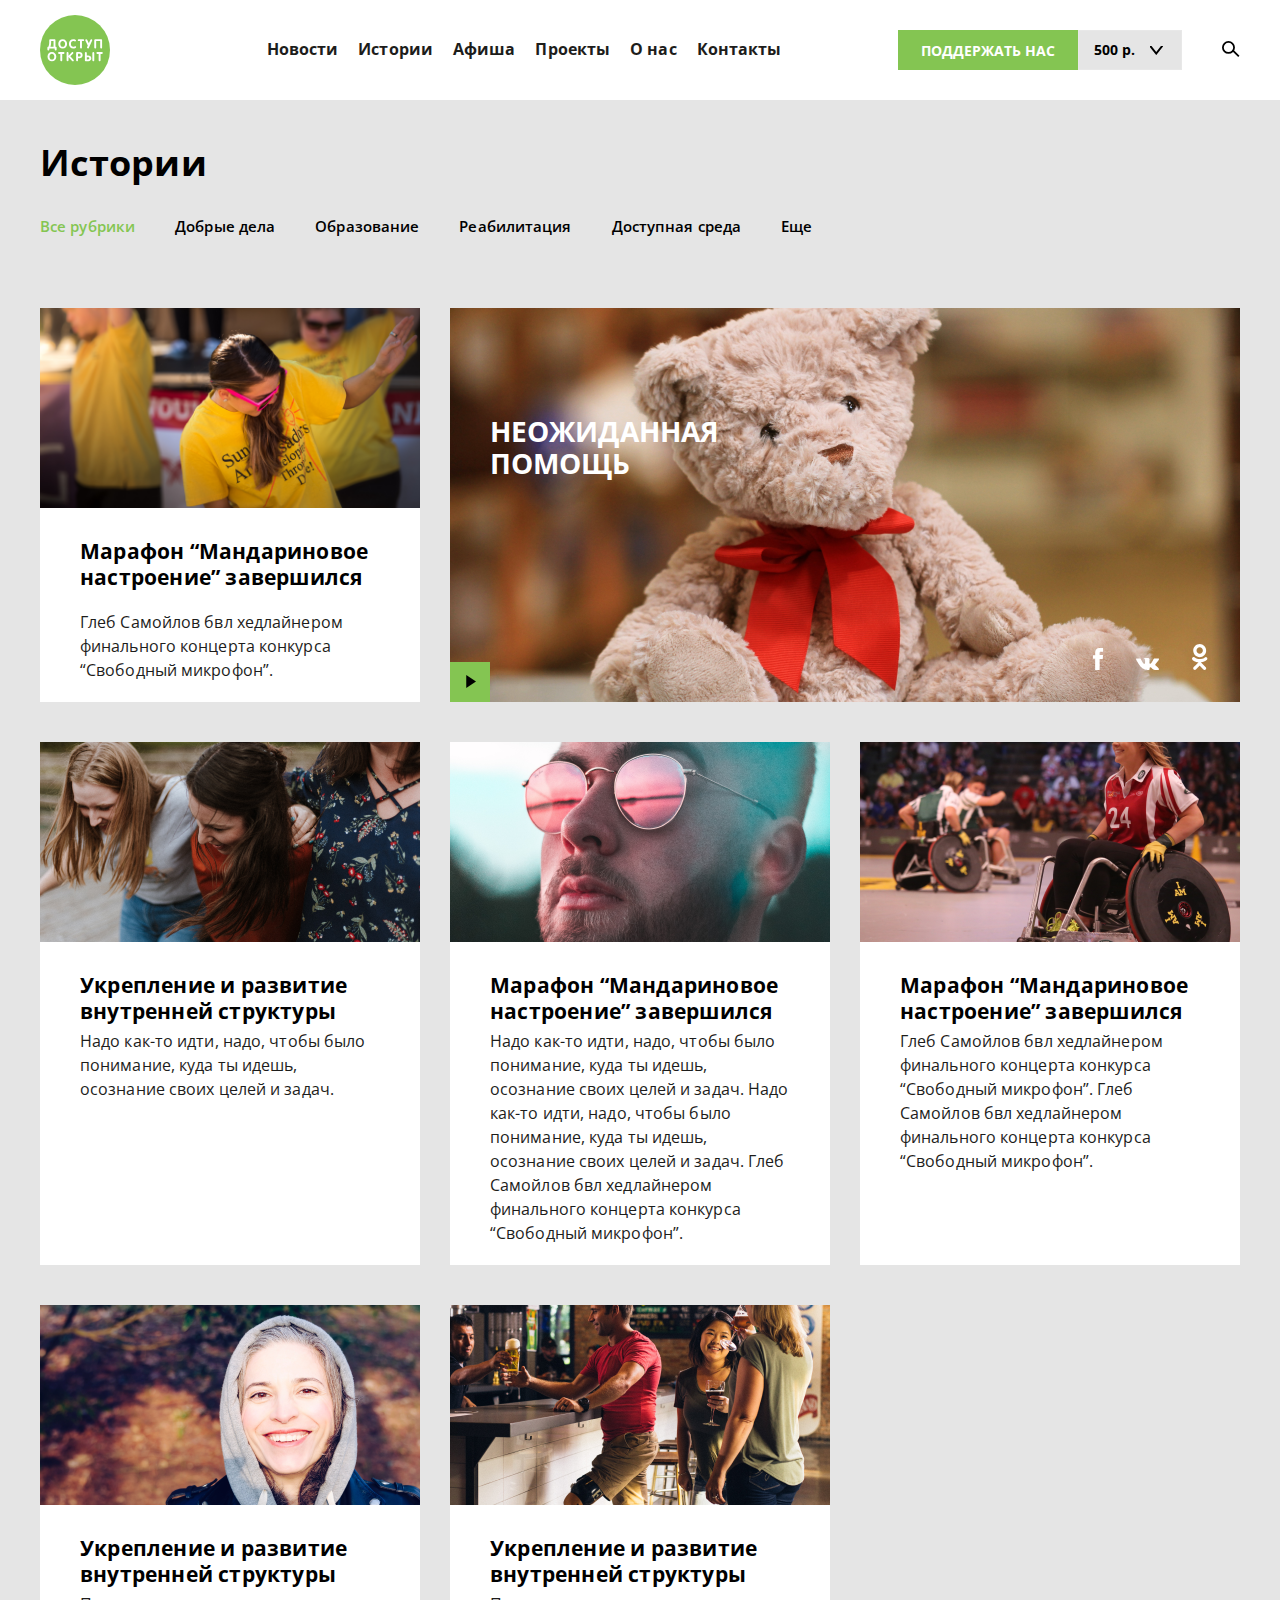
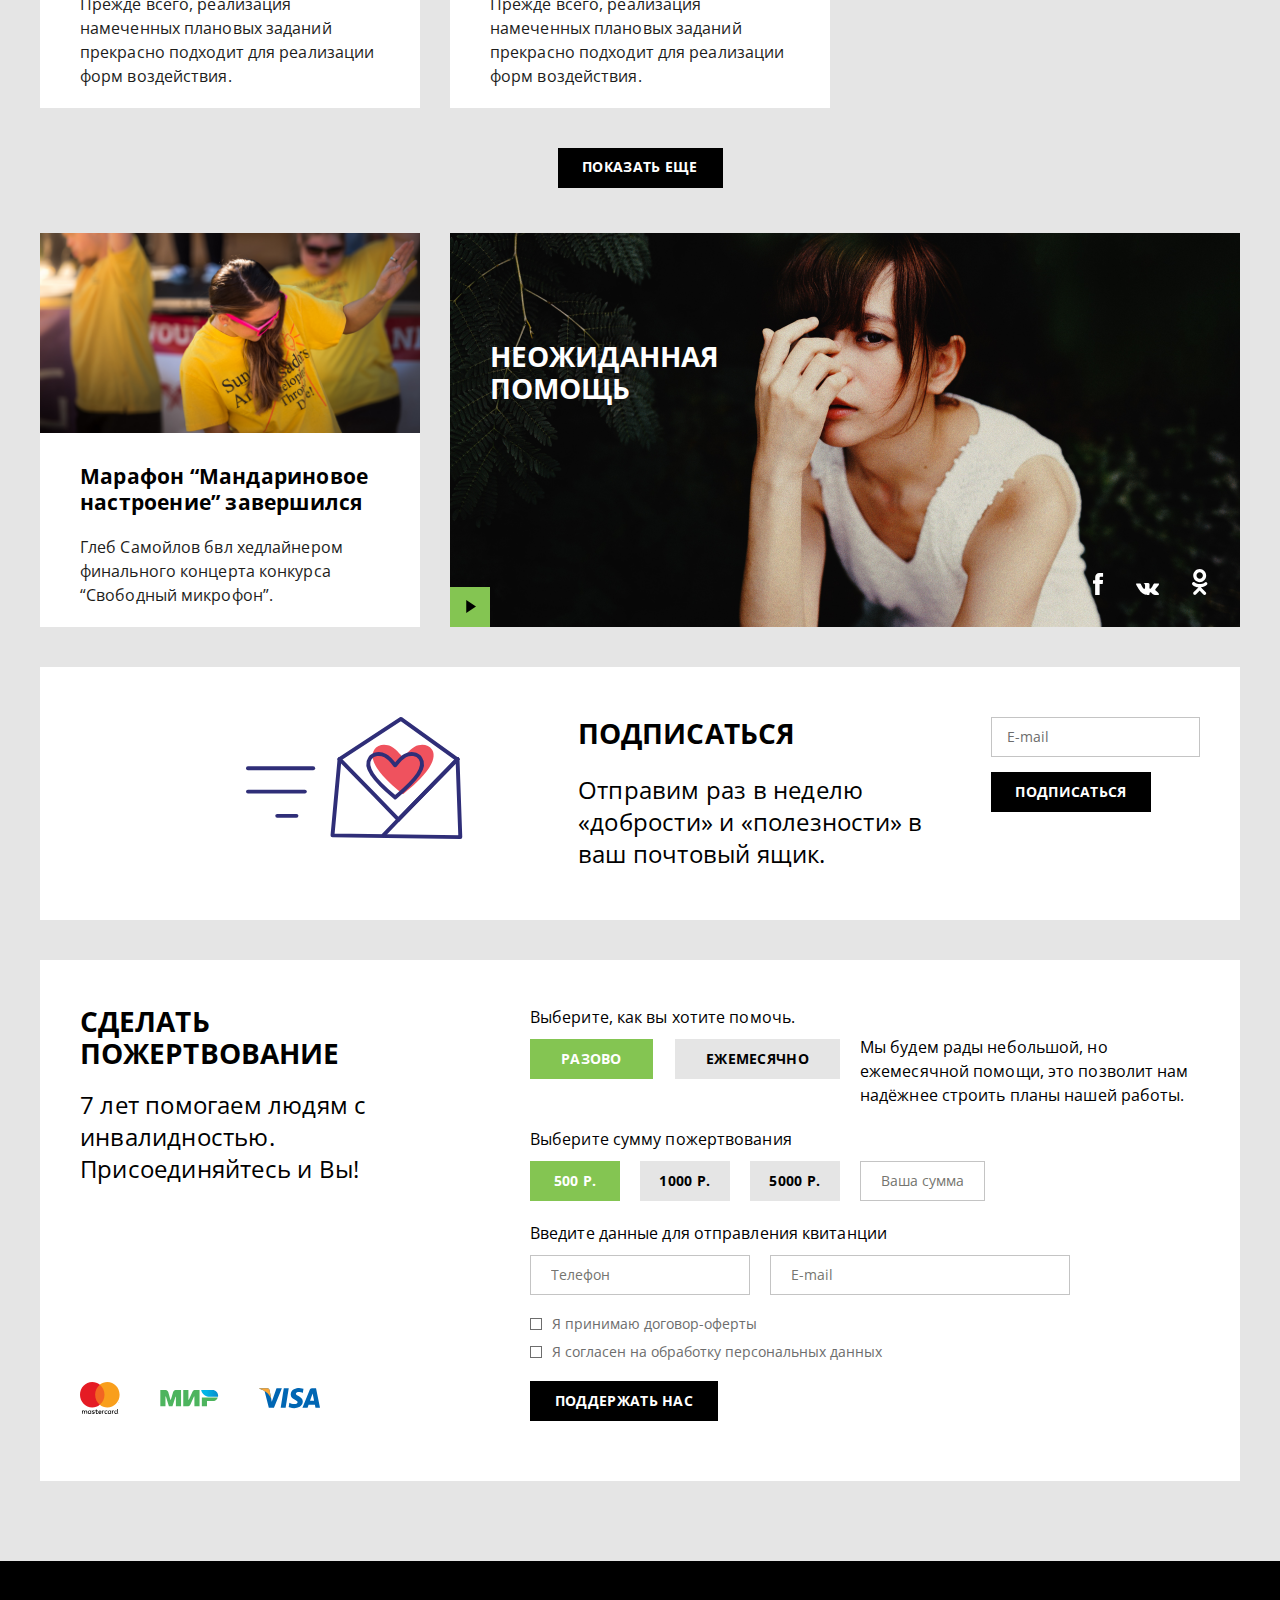
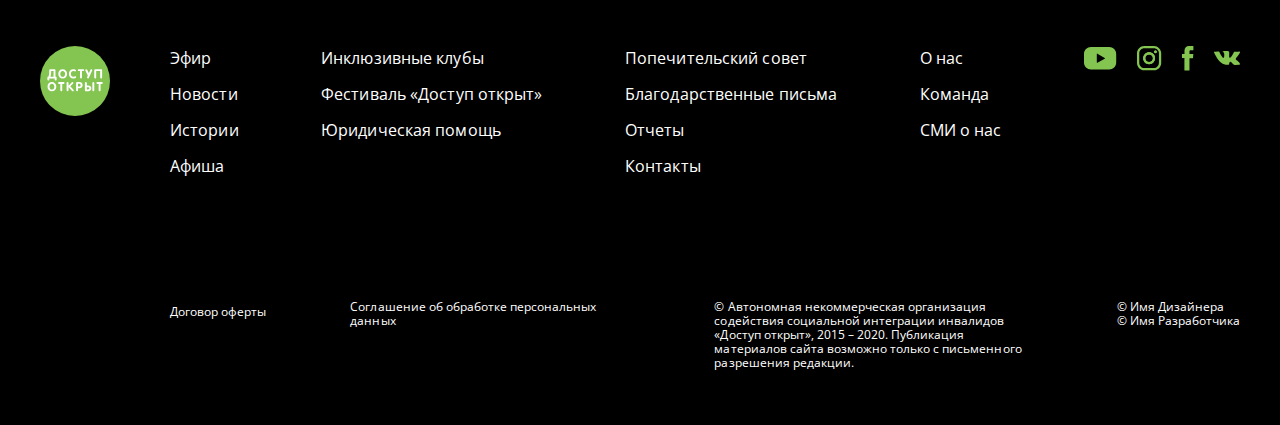
==== commit 71244751: "task edited" ====
--- a/heading.html
+++ b/heading.html
@@ -133,6 +133,8 @@
                                     </div>
                                     <div class="news-item__text">
                                         <span class="news-title">Марафон “Мандариновое настроение” завершился</span>
+                                        Надо как-то идти, надо, чтобы было понимание, куда ты идешь, осознание своих целей и задач.
+                                        Надо как-то идти, надо, чтобы было понимание, куда ты идешь, осознание своих целей и задач.
                                         Глеб Самойлов бвл хедлайнером финального концерта конкурса “Свободный микрофон”.
                                     </div>
                                 </a>
@@ -143,6 +145,7 @@
                                     <div class="news-item__text">
                                         <span class="news-title">Марафон “Мандариновое настроение” завершился</span>
                                         Глеб Самойлов бвл хедлайнером финального концерта конкурса “Свободный микрофон”.
+                                        Глеб Самойлов бвл хедлайнером финального концерта конкурса “Свободный микрофон”.
                                     </div>
                                 </a>
                                 <a href="" class="news-item">
@@ -154,7 +157,7 @@
                                         Прежде всего, реализация намеченных плановых заданий прекрасно подходит для реализации форм воздействия.
                                     </div>
                                 </a>
-                                <a href="" class="news-item">
+                                <!-- <a href="" class="news-item">
                                     <div class="news-item__img">
                                         <img src="img/heading/6.png" alt="">
                                     </div>
@@ -162,7 +165,7 @@
                                         <span class="news-title">Укрепление и развитие внутренней структуры</span>
                                         Прежде всего, реализация намеченных плановых заданий прекрасно подходит для реализации форм воздействия.
                                     </div>
-                                </a>
+                                </a> -->
                                 <a href="" class="news-item">
                                     <div class="news-item__img">
                                         <img src="img/heading/7.png" alt="">
--- a/css/style.css
+++ b/css/style.css
@@ -311,17 +311,37 @@
     width: 100%;
     height: 100%;
 }
-.welcome-swiper{
-    background: #34A1DB;
-}
-.welcome-swiper .swiper-container{
-    padding: 65px 0 135px;
+.welcome-swiper > .container {
+    padding: 0;
+}
+
+.swiper-button-prev{
+    left: 73px;
+}
+.swiper-button-next{
+    right: 73px;
+}
+
+.swiper-slide-main {
+    padding-top: 65px;
+    padding-bottom: 257px;
+}
+.swiper-slide1,
+.swiper-slide3 {
+    background-color: #34A1DB;
+}
+.swiper-slide2,
+.swiper-slide4 {
+    background-color: #2d82af;
 }
 
 .slide__wrap {
     display: flex;
     justify-content: center;
+    /* min-height: 800px; */
+    /* padding-bottom: 200px; */
     max-width: 1130px;
+    /* padding-top: 100px; */
     margin: 0 auto;
 }
 .slide-img{
@@ -517,6 +537,7 @@
 .news-item {
     display: flex;
     flex-direction: column;
+    height: auto;
     width: calc(100% - 790px - 30px);
     overflow: hidden;
     transition: .34s all;
@@ -539,8 +560,7 @@
 }
 .news__row{
     display: flex;
-    justify-content: space-between;
-    align-items: center;
+    align-items: stretch;
     margin: 0 -15px;
     flex-wrap: wrap;
 }
@@ -1338,12 +1358,6 @@
 }
 .article__wrap .article-txt:nth-child(2){
     margin-top: 40px;
-}
-.swiper-button-prev{
-    left: 0;
-}
-.swiper-button-next{
-    right: 0;
 }
 .article-txt h2{
     font-weight: bold;
@@ -2222,9 +2236,7 @@
     max-width: 880px;
     margin: 40px 0;
 }
-#tabsContainer {
-
-}
+
 .tabs-nav ul {
     margin: 0;
     padding: 0;
@@ -2248,9 +2260,6 @@
 }
 .tabs-nav li.active {
     border-bottom: 3px solid #84C552;
-}
-.tabs-nav li.active a {
-
 }
 .tabs-content {
     overflow: hidden;
@@ -2573,9 +2582,6 @@
     }
     .news__upper-row .news-item {
         width: calc(100% - 60% - 30px);
-    }
-    .welcome-swiper .swiper-container {
-        padding: 60px 0;
     }
     .second-slide__text p {
         font-size: 24px;
@@ -2851,6 +2857,10 @@
 
 
 @media screen and (max-width: 768px){
+    .swiper-slide-main {
+        padding-top: 65px;
+        padding-bottom: 150px;
+    }
     .slide-text {
         width: calc(100% - 260px - 40px);
         padding-left: 40px;
@@ -3017,6 +3027,15 @@
 }
 
 @media screen and (max-width: 639px) {
+    .swiper-button-prev{
+        top: 408px;
+        left: 43px;
+    }
+    .swiper-button-next{
+        top: 407px;
+        right: 43px;
+    }
+
     .slide-img {
         width: 260px;
         margin: 0 auto;
@@ -3034,10 +3053,6 @@
         width: 100%;
         padding: 0;
         text-align: center;
-    }
-
-    .welcome-swiper .swiper-container {
-        padding: 30px 0 40px;
     }
 
     .slide-text p {
@@ -3443,6 +3458,14 @@
 }
 
 @media screen and (max-width: 420px){
+    .swiper-button-prev{
+        top: 360px;
+        left: 33px;
+    }
+    .swiper-button-next{
+        top: 359px;
+        right: 33px;
+    }
     .slide-img {
         width: 200px;
         margin: 0 auto;
@@ -3563,9 +3586,7 @@
     .swiper-container-horizontal>.swiper-pagination-bullets, .swiper-pagination-custom, .swiper-pagination-fraction {
         bottom: 20px;
     }
-    .welcome-swiper .swiper-container {
-        padding: 30px 0 60px;
-    }
+    
     .crumb{
         font-size: 13px;
     }
